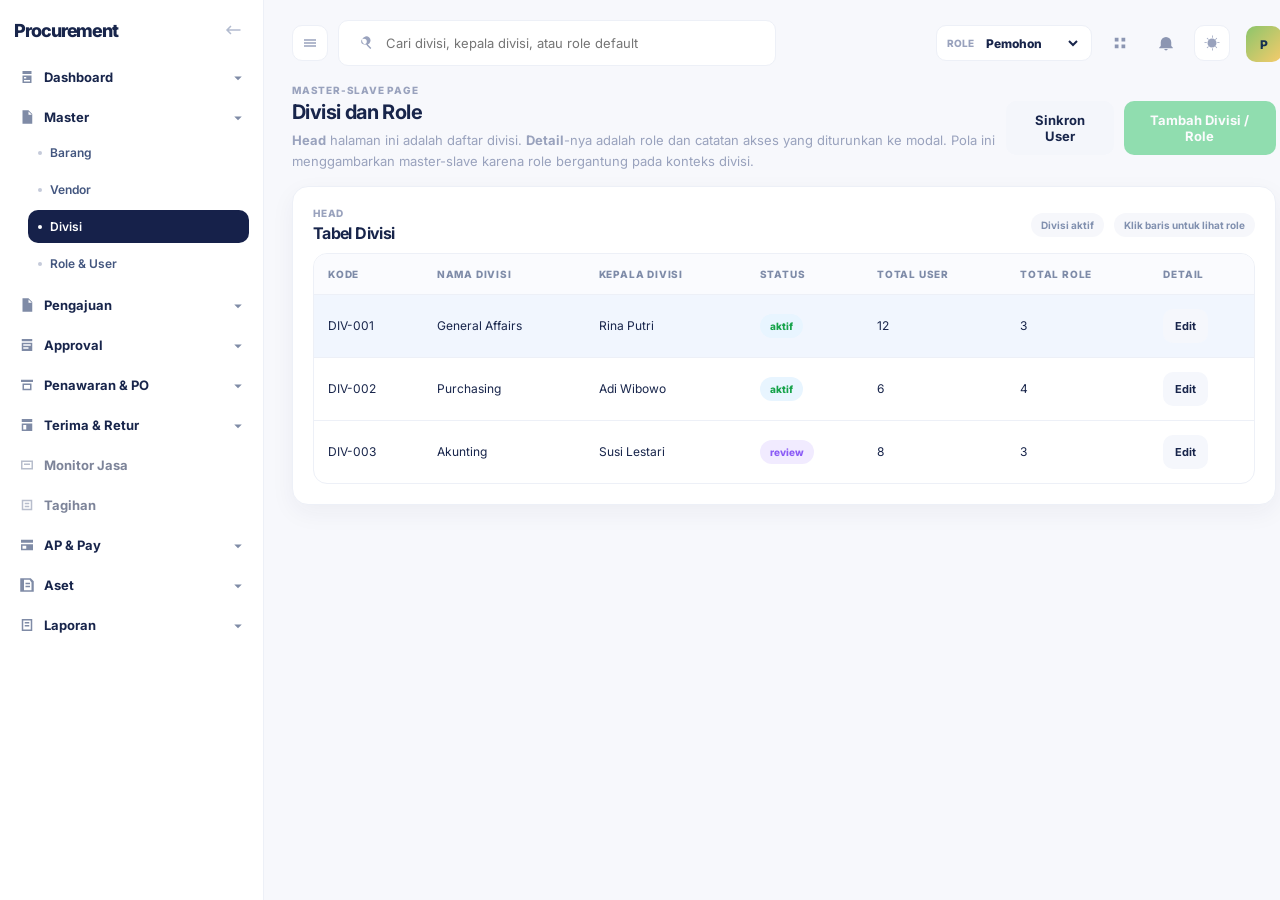
==== master-divisi-role.html @ 5fab6280 "menambahkan prototype" ====
﻿<!DOCTYPE html>
<html lang="en">
  <head>
    <meta charset="UTF-8" />
    <meta name="viewport" content="width=device-width, initial-scale=1.0" />
    <title>Divisi dan Role - Procurement UI Prototype</title>
    <link rel="preconnect" href="https://fonts.googleapis.com" />
    <link rel="preconnect" href="https://fonts.gstatic.com" crossorigin />
    <link
      href="https://fonts.googleapis.com/css2?family=Inter:wght@400;500;600;700;800&display=swap"
      rel="stylesheet"
    />
    <link rel="stylesheet" href="./styles.css" />
  </head>
  <body
    data-theme="light"
    data-entity-singular="Divisi"
    data-entity-plural="Divisi dan Role"
  >
    <div class="app-shell">
      <aside class="sidebar" id="sidebar">
        <div class="sidebar-brand">
          <div class="brand-word">Procurement</div>
          <button class="collapse-button" type="button" aria-label="Collapse sidebar">
            <svg viewBox="0 0 24 24" aria-hidden="true">
              <path d="M10 7.4 8.6 6 2.6 12l6 6 1.4-1.4L6.4 13H22v-2H6.4L10 7.4Z" />
            </svg>
          </button>
        </div>

        <nav class="sidebar-nav">
          <div class="nav-module">
            <button class="nav-module-head" type="button" aria-expanded="false">
              <span class="nav-module-title">
                <span class="nav-module-icon">
                  <svg viewBox="0 0 24 24" aria-hidden="true">
                    <path d="M6 4h12v4H6V4Zm0 6h12v10H6V10Zm2 2v2h3v-2H8Zm0 4v2h8v-2H8Z" />
                  </svg>
                </span>
                Dashboard
              </span>
              <span class="nav-module-arrow">
                <svg viewBox="0 0 24 24" aria-hidden="true">
                  <path d="m7 10 5 5 5-5H7Z" />
                </svg>
              </span>
            </button>
            <div class="nav-submenu" hidden>
              <a class="nav-sublink is-disabled" href="#">Ringkas</a>
              <a class="nav-sublink is-disabled" href="#">Inbox</a>
            </div>
          </div>
          <div class="nav-module">
            <button class="nav-module-head" type="button" aria-expanded="true">
              <span class="nav-module-title">
                <span class="nav-module-icon">
                  <svg viewBox="0 0 24 24" aria-hidden="true">
                    <path d="M6 3h8l5 5v13H6V3Zm8 1.5V9h4.5L14 4.5Z" />
                  </svg>
                </span>
                Master
              </span>
              <span class="nav-module-arrow">
                <svg viewBox="0 0 24 24" aria-hidden="true">
                  <path d="m7 10 5 5 5-5H7Z" />
                </svg>
              </span>
            </button>
            <div class="nav-submenu">
              <a class="nav-sublink" href="./index.html">Barang</a>
              <a class="nav-sublink" href="./master-vendor.html">Vendor</a>
              <a class="nav-sublink active" href="./master-divisi-role.html">Divisi</a>
              <a class="nav-sublink" href="./master-divisi-role.html">Role & User</a>
            </div>
          </div>
          <div class="nav-module">
            <button class="nav-module-head" type="button" aria-expanded="false">
              <span class="nav-module-title">
                <span class="nav-module-icon">
                  <svg viewBox="0 0 24 24" aria-hidden="true">
                    <path d="M6 3h8l5 5v13H6V3Zm8 1.5V9h4.5L14 4.5Z" />
                  </svg>
                </span>
                Pengajuan
              </span>
              <span class="nav-module-arrow">
                <svg viewBox="0 0 24 24" aria-hidden="true">
                  <path d="m7 10 5 5 5-5H7Z" />
                </svg>
              </span>
            </button>
            <div class="nav-submenu" hidden>
              <a class="nav-sublink" href="./pengajuan-barang.html">Barang</a>
              <a class="nav-sublink" href="./pengajuan-jasa.html">Jasa</a>
            </div>
          </div>
          <div class="nav-module">
            <button class="nav-module-head" type="button" aria-expanded="false">
              <span class="nav-module-title">
                <span class="nav-module-icon">
                  <svg viewBox="0 0 24 24" aria-hidden="true">
                    <path d="M5 4h14v3H5V4Zm0 5h14v11H5V9Zm2 2v2h10v-2H7Zm0 4v2h7v-2H7Z" />
                  </svg>
                </span>
                Approval
              </span>
              <span class="nav-module-arrow">
                <svg viewBox="0 0 24 24" aria-hidden="true">
                  <path d="m7 10 5 5 5-5H7Z" />
                </svg>
              </span>
            </button>
            <div class="nav-submenu" hidden>
              <a class="nav-sublink is-disabled" href="#">Approval Divisi</a>
              <a class="nav-sublink is-disabled" href="#">Review</a>
              <a class="nav-sublink is-disabled" href="#">Approval Akun</a>
              <a class="nav-sublink is-disabled" href="#">Approval Purchasing</a>
              <a class="nav-sublink is-disabled" href="#">Approval Dir.</a>
            </div>
          </div>
          <div class="nav-module">
            <button class="nav-module-head" type="button" aria-expanded="false">
              <span class="nav-module-title">
                <span class="nav-module-icon">
                  <svg viewBox="0 0 24 24" aria-hidden="true">
                    <path d="M4 5h16v3H4V5Zm2 5h12v9H6v-9Zm2 2v5h8v-5H8Z" />
                  </svg>
                </span>
                Penawaran & PO
              </span>
              <span class="nav-module-arrow">
                <svg viewBox="0 0 24 24" aria-hidden="true">
                  <path d="m7 10 5 5 5-5H7Z" />
                </svg>
              </span>
            </button>
            <div class="nav-submenu" hidden>
              <a class="nav-sublink" href="./procurement-penawaran.html">Penawaran</a>
              <a class="nav-sublink" href="./procurement-po.html">Buat PO</a>
            </div>
          </div>
          <div class="nav-module">
            <button class="nav-module-head" type="button" aria-expanded="false">
              <span class="nav-module-title">
                <span class="nav-module-icon">
                  <svg viewBox="0 0 24 24" aria-hidden="true">
                    <path d="M5 4h14v4H5V4Zm0 6h14v10H5V10Zm2 2v6h4v-6H7Z" />
                  </svg>
                </span>
                Terima & Retur
              </span>
              <span class="nav-module-arrow">
                <svg viewBox="0 0 24 24" aria-hidden="true">
                  <path d="m7 10 5 5 5-5H7Z" />
                </svg>
              </span>
            </button>
            <div class="nav-submenu" hidden>
              <a class="nav-sublink is-disabled" href="#">Penerimaan</a>
              <a class="nav-sublink is-disabled" href="#">Retur</a>
            </div>
          </div>
          <div class="nav-module">
            <a class="nav-module-link is-disabled" href="#">
              <span class="nav-module-title">
                <span class="nav-module-icon">
                  <svg viewBox="0 0 24 24" aria-hidden="true">
                    <path d="M4 6h16v12H4V6Zm2 2v8h12V8H6Zm2 2h8v2H8v-2Z" />
                  </svg>
                </span>
                Monitor Jasa
              </span>
            </a>
          </div>
          <div class="nav-module">
            <a class="nav-module-link is-disabled" href="#">
              <span class="nav-module-title">
                <span class="nav-module-icon">
                  <svg viewBox="0 0 24 24" aria-hidden="true">
                    <path d="M5 5h14v14H5V5Zm2 2v10h10V7H7Zm2 2h6v2H9V9Zm0 4h6v2H9v-2Z" />
                  </svg>
                </span>
                Tagihan
              </span>
            </a>
          </div>
          <div class="nav-module">
            <button class="nav-module-head" type="button" aria-expanded="false">
              <span class="nav-module-title">
                <span class="nav-module-icon">
                  <svg viewBox="0 0 24 24" aria-hidden="true">
                    <path d="M4 5h16v4H4V5Zm0 6h16v8H4v-8Zm2 2v4h5v-4H6Z" />
                  </svg>
                </span>
                AP & Pay
              </span>
              <span class="nav-module-arrow">
                <svg viewBox="0 0 24 24" aria-hidden="true">
                  <path d="m7 10 5 5 5-5H7Z" />
                </svg>
              </span>
            </button>
            <div class="nav-submenu" hidden>
              <a class="nav-sublink is-disabled" href="#">Anggaran</a>
              <a class="nav-sublink is-disabled" href="#">Bayar</a>
            </div>
          </div>
          <div class="nav-module">
            <button class="nav-module-head" type="button" aria-expanded="false">
              <span class="nav-module-title">
                <span class="nav-module-icon">
                  <svg viewBox="0 0 24 24" aria-hidden="true">
                    <path d="M7 3h10l4 4v14H3V3h4Zm1 2v14h10V8.5L15.5 5H8Zm2 4h6v2h-6V9Zm0 4h6v2h-6v-2Z" />
                  </svg>
                </span>
                Aset
              </span>
              <span class="nav-module-arrow">
                <svg viewBox="0 0 24 24" aria-hidden="true">
                  <path d="m7 10 5 5 5-5H7Z" />
                </svg>
              </span>
            </button>
            <div class="nav-submenu" hidden>
              <a class="nav-sublink is-disabled" href="#">Item Aset</a>
              <a class="nav-sublink is-disabled" href="#">Aktivasi</a>
            </div>
          </div>
          <div class="nav-module">
            <button class="nav-module-head" type="button" aria-expanded="false">
              <span class="nav-module-title">
                <span class="nav-module-icon">
                  <svg viewBox="0 0 24 24" aria-hidden="true">
                    <path d="M5 4h14v16H5V4Zm2 2v12h10V6H7Zm2 2h6v2H9V8Zm0 4h6v2H9v-2Z" />
                  </svg>
                </span>
                Laporan
              </span>
              <span class="nav-module-arrow">
                <svg viewBox="0 0 24 24" aria-hidden="true">
                  <path d="m7 10 5 5 5-5H7Z" />
                </svg>
              </span>
            </button>
            <div class="nav-submenu" hidden>
              <a class="nav-sublink is-disabled" href="#">Histori</a>
              <a class="nav-sublink is-disabled" href="#">Arsip</a>
              <a class="nav-sublink is-disabled" href="#">Ringkas</a>
            </div>
          </div>
        </nav>
      </aside>

      <main class="main-panel">
        <header class="topbar">
          <div class="topbar-left">
            <button class="icon-button mobile-only" id="sidebarToggle" type="button" aria-label="Toggle sidebar">
              <svg viewBox="0 0 24 24" aria-hidden="true">
                <path d="M4 7h16v2H4V7Zm0 8h16v2H4v-2Zm0-4h16v2H4v-2Z" />
              </svg>
            </button>
            <label class="search-shell" aria-label="Search">
              <svg viewBox="0 0 24 24" aria-hidden="true">
                <path d="m15.5 14 5 5-1.5 1.5-5-5v-.8l-.3-.3A6 6 0 1 1 15.5 14ZM10 14a4 4 0 1 0 0-8 4 4 0 0 0 0 8Z" />
              </svg>
              <input type="text" placeholder="Cari divisi, kepala divisi, atau role default" />
            </label>
          </div>

          <div class="topbar-right">
            <button class="utility-button" type="button" aria-label="Apps">
              <svg viewBox="0 0 24 24" aria-hidden="true">
                <path d="M5 5h5v5H5V5Zm9 0h5v5h-5V5ZM5 14h5v5H5v-5Zm9 0h5v5h-5v-5Z" />
              </svg>
            </button>
            <button class="utility-button" type="button" aria-label="Notifications">
              <svg viewBox="0 0 24 24" aria-hidden="true">
                <path d="M12 22a2.5 2.5 0 0 0 2.4-2H9.6A2.5 2.5 0 0 0 12 22Zm7-6V11a7 7 0 1 0-14 0v5L3 18v1h18v-1l-2-2Z" />
              </svg>
            </button>
            <button class="theme-toggle" id="themeToggle" type="button" aria-label="Toggle theme">
              <svg class="theme-icon theme-icon-sun" viewBox="0 0 24 24" aria-hidden="true">
                <path d="M12 18a6 6 0 1 1 0-12 6 6 0 0 1 0 12Zm0-16h1v3h-1V2Zm0 17h1v3h-1v-3ZM2 11h3v1H2v-1Zm17 0h3v1h-3v-1ZM4.9 18.4l.7.7 2.1-2.1-.7-.7-2.1 2.1Zm11.2-11.2.7.7 2.1-2.1-.7-.7-2.1 2.1ZM4.9 5.6l2.1 2.1.7-.7-2.1-2.1-.7.7Zm11.2 11.2 2.1 2.1.7-.7-2.1-2.1-.7.7Z" />
              </svg>
              <svg class="theme-icon theme-icon-moon" viewBox="0 0 24 24" aria-hidden="true">
                <path d="M14.7 2.2A8.8 8.8 0 1 0 21.8 15 7.4 7.4 0 0 1 14.7 2.2Z" />
              </svg>
            </button>
            <button class="avatar-button" type="button" aria-label="Profile">
              <span class="avatar-photo">IF</span>
            </button>
          </div>
        </header>

        <section class="page-head">
          <div>
            <p class="eyebrow">Master-Slave Page</p>
            <h2>Divisi dan Role</h2>
            <p class="page-copy">
              <strong>Head</strong> halaman ini adalah daftar divisi.
              <strong>Detail</strong>-nya adalah role dan catatan akses yang
              diturunkan ke modal. Pola ini menggambarkan master-slave karena
              role bergantung pada konteks divisi.
            </p>
          </div>
          <div class="page-actions">
            <button class="secondary-button" type="button">Sinkron User</button>
            <button class="primary-button" id="openCreateModal" type="button">Tambah Divisi / Role</button>
          </div>
        </section>

        <section class="panel panel-table">
          <div class="panel-head">
            <div>
              <p class="eyebrow">Head</p>
              <h3>Tabel Divisi</h3>
            </div>
            <div class="toolbar">
              <span class="filter-chip">Divisi aktif</span>
              <span class="filter-chip">Klik baris untuk lihat role</span>
            </div>
          </div>

          <div class="table-wrap">
            <table>
              <thead>
                <tr>
                  <th>Kode</th>
                  <th>Nama Divisi</th>
                  <th>Kepala Divisi</th>
                  <th>Status</th>
                  <th>Total User</th>
                  <th>Total Role</th>
                  <th>Detail</th>
                </tr>
              </thead>
              <tbody>
                <tr class="master-slave-row is-active" data-select-division data-division-code="DIV-001">
                  <td>DIV-001</td>
                  <td>General Affairs</td>
                  <td>Rina Putri</td>
                  <td><span class="status-chip success">aktif</span></td>
                  <td>12</td>
                  <td>3</td>
                  <td>
                    <button
                      class="table-action"
                      type="button"
                      data-edit="true"
                      data-division-code="DIV-001"
                      data-division-name="General Affairs"
                      data-head-name="Rina Putri"
                      data-division-status="Aktif"
                      data-role-code="ROL-GA"
                      data-role-name="Pemohon / GA"
                      data-role-description="Role pengusul kebutuhan operasional dan fasilitas kantor."
                    >
                      Edit
                    </button>
                  </td>
                </tr>
                <tr class="master-slave-row" data-select-division data-division-code="DIV-002">
                  <td>DIV-002</td>
                  <td>Purchasing</td>
                  <td>Adi Wibowo</td>
                  <td><span class="status-chip success">aktif</span></td>
                  <td>6</td>
                  <td>4</td>
                  <td>
                    <button
                      class="table-action"
                      type="button"
                      data-edit="true"
                      data-division-code="DIV-002"
                      data-division-name="Purchasing"
                      data-head-name="Adi Wibowo"
                      data-division-status="Aktif"
                      data-role-code="ROL-PCH"
                      data-role-name="Purchasing"
                      data-role-description="Berwenang mengelola vendor, penawaran, PO, SPK, dan tindak lanjut procurement."
                    >
                      Edit
                    </button>
                  </td>
                </tr>
                <tr class="master-slave-row" data-select-division data-division-code="DIV-003">
                  <td>DIV-003</td>
                  <td>Akunting</td>
                  <td>Susi Lestari</td>
                  <td><span class="status-chip review">review</span></td>
                  <td>8</td>
                  <td>3</td>
                  <td>
                    <button
                      class="table-action"
                      type="button"
                      data-edit="true"
                      data-division-code="DIV-003"
                      data-division-name="Akunting"
                      data-head-name="Susi Lestari"
                      data-division-status="Review"
                      data-role-code="ROL-AKT"
                      data-role-name="Akunting"
                      data-role-description="Sedang review penyesuaian role antara staf review, approval, dan kontrol payment."
                    >
                      Edit
                    </button>
                  </td>
                </tr>
              </tbody>
            </table>
          </div>
        </section>
      </main>
    </div>

    <div class="modal-backdrop" id="modalBackdrop" hidden aria-hidden="true">
      <div class="modal-card" role="dialog" aria-modal="true" aria-hidden="true" aria-labelledby="modalTitle">
        <div class="modal-head">
          <div>
            <p class="eyebrow" id="modalKicker">Detail Data</p>
            <h3 id="modalTitle">Detail Divisi</h3>
          </div>
          <button class="icon-button tiny" id="closeModal" type="button" aria-label="Close modal">
            <svg viewBox="0 0 24 24" aria-hidden="true">
              <path d="m18.3 5.7-1-1L12 10 6.7 4.7l-1 1L11 11l-5.3 5.3 1 1L12 12l5.3 5.3 1-1L13 11l5.3-5.3Z" />
            </svg>
          </button>
        </div>

        <form class="modal-form" id="requestForm">
          <section class="form-section">
            <div class="form-section-head">
              <strong>Head: Data Divisi</strong>
              <p>
                Mengikuti entitas `divisi`: kode divisi, nama divisi, kepala
                divisi, dan status aktif.
              </p>
            </div>

            <div class="form-grid">
              <label>
                <span>Kode Divisi</span>
                <input
                  data-field="divisionCode"
                  data-primary-field
                  name="divisionCode"
                  type="text"
                  placeholder="DIV-004"
                />
              </label>
              <label>
                <span>Nama Divisi</span>
                <input
                  data-field="divisionName"
                  name="divisionName"
                  type="text"
                  placeholder="Information Technology"
                />
              </label>
            </div>

            <div class="form-grid">
              <label>
                <span>Kepala Divisi</span>
                <input
                  data-field="headName"
                  name="headName"
                  type="text"
                  placeholder="Nama kepala divisi"
                />
              </label>
              <label>
                <span>Status Divisi</span>
                <select data-field="divisionStatus" name="divisionStatus">
                  <option value="Aktif">Aktif</option>
                  <option value="Review">Review</option>
                  <option value="Nonaktif">Nonaktif</option>
                </select>
              </label>
            </div>
          </section>

          <section class="form-section">
            <div class="form-section-head">
              <strong>Detail: Role Turunan</strong>
              <p>
                Mengikuti entitas `role` dan relasinya ke `user`: kode role,
                nama role, dan deskripsi hak akses yang dipasang ke divisi.
              </p>
            </div>

            <div class="form-grid">
              <label>
                <span>Kode Role</span>
                <input
                  data-field="roleCode"
                  name="roleCode"
                  type="text"
                  placeholder="ROL-IT"
                />
              </label>
              <label>
                <span>Nama Role</span>
                <input
                  data-field="roleName"
                  name="roleName"
                  type="text"
                  placeholder="Admin / User / Approver"
                />
              </label>
            </div>

            <label class="field-span-2">
              <span>Deskripsi Hak Akses</span>
              <textarea
                data-field="roleDescription"
                name="roleDescription"
                rows="5"
                placeholder="Jelaskan hak akses role pada modul pengajuan, approval, procurement, atau payment"
              ></textarea>
            </label>
          </section>

          <div class="modal-actions">
            <button class="secondary-button" id="cancelModal" type="button">Tutup</button>
            <button class="primary-button" type="submit">Simpan</button>
          </div>
        </form>
      </div>
    </div>

    <div class="inline-alert" id="inlineAlert" hidden>
      <div class="inline-alert-icon"></div>
      <div>
        <strong id="inlineAlertTitle">Status</strong>
        <p id="inlineAlertText">Alert detail</p>
      </div>
      <button class="icon-button tiny" id="dismissAlert" type="button" aria-label="Dismiss alert">
        <svg viewBox="0 0 24 24" aria-hidden="true">
          <path d="m18.3 5.7-1-1L12 10 6.7 4.7l-1 1L11 11l-5.3 5.3 1 1L12 12l5.3 5.3 1-1L13 11l5.3-5.3Z" />
        </svg>
      </button>
    </div>

    <script src="./script.js"></script>
  </body>
</html>
---- styles.css ----
:root {
  color-scheme: light;
  --font-sans: "Inter", "Segoe UI", sans-serif;
  --bg: #f7f8fc;
  --panel: #ffffff;
  --panel-soft: #f9fafe;
  --text: #18254b;
  --text-soft: #99a2bd;
  --line: #edf0f7;
  --brand: #1f6fe5;
  --brand-soft: #e8f0ff;
  --success: #16a34a;
  --success-soft: #e8f5ff;
  --warning: #eca20c;
  --warning-soft: #fff4db;
  --danger: #8b5cf6;
  --danger-soft: #f1ebff;
  --shadow: 0 8px 24px rgba(31, 39, 74, 0.05);
  --radius-lg: 16px;
  --radius-md: 12px;
  --radius-sm: 10px;
  --font-base: 13px;
}

body[data-theme="dark"] {
  color-scheme: dark;
  --bg: #0f1728;
  --panel: #131d2d;
  --panel-soft: #182235;
  --text: #edf3ff;
  --text-soft: #92a0bd;
  --line: #212d43;
  --brand: #82a8ff;
  --brand-soft: rgba(130, 168, 255, 0.14);
  --success: #6ab8ff;
  --success-soft: rgba(106, 184, 255, 0.12);
  --warning: #f1b53e;
  --warning-soft: rgba(241, 181, 62, 0.12);
  --danger: #9f7aea;
  --danger-soft: rgba(159, 122, 234, 0.14);
  --shadow: 0 18px 40px rgba(0, 0, 0, 0.26);
}

* {
  box-sizing: border-box;
}

[hidden] {
  display: none !important;
}

html,
body {
  margin: 0;
  min-height: 100%;
  background: var(--bg);
  color: var(--text);
  font-family: var(--font-sans);
  font-size: var(--font-base);
}

body {
  overflow-x: hidden;
}

body.modal-open {
  overflow: hidden;
}

button,
input,
textarea,
select {
  font: inherit;
}

button {
  cursor: pointer;
}

svg {
  width: 18px;
  height: 18px;
  display: block;
  fill: currentColor;
}

.app-shell {
  min-height: 100vh;
  display: grid;
  grid-template-columns: 264px 1fr;
}

.sidebar {
  position: sticky;
  top: 0;
  height: 100vh;
  padding: 14px 14px 16px;
  overflow-y: auto;
  scrollbar-width: thin;
  scrollbar-color: #c5cada transparent;
  background: var(--panel);
  border-right: 1px solid var(--line);
}

.sidebar::-webkit-scrollbar {
  width: 6px;
}

.sidebar::-webkit-scrollbar-track {
  background: transparent;
}

.sidebar::-webkit-scrollbar-thumb {
  background: #c5cada;
  border-radius: 999px;
}

body[data-theme="dark"] .sidebar {
  scrollbar-color: #42516d transparent;
}

body[data-theme="dark"] .sidebar::-webkit-scrollbar-thumb {
  background: #42516d;
}

.sidebar-brand,
.topbar,
.topbar-left,
.topbar-right,
.page-head,
.page-actions,
.panel-head,
.toolbar,
.modal-head,
.modal-actions {
  display: flex;
  align-items: center;
}

.sidebar-brand,
.topbar,
.page-head,
.panel-head,
.modal-head {
  justify-content: space-between;
}

.sidebar-brand {
  gap: 8px;
  margin-bottom: 16px;
}

.brand-word {
  font-size: 18px;
  font-weight: 800;
  letter-spacing: -0.06em;
  color: var(--text);
}

.collapse-button,
.utility-button,
.avatar-button {
  border: 0;
}

.collapse-button {
  width: 32px;
  height: 32px;
  display: grid;
  place-items: center;
  border-radius: 10px;
  background: transparent;
  color: #b2bbcf;
}

.sidebar-kicker,
.eyebrow {
  margin: 0 0 4px;
  color: var(--text-soft);
  font-size: 10px;
  font-weight: 800;
  letter-spacing: 0.08em;
  text-transform: uppercase;
}

.sidebar-brand h1,
.page-head h2,
.panel-head h3,
.modal-head h3 {
  margin: 0;
}

.sidebar-nav {
  display: grid;
  gap: 10px;
}

.nav-module {
  display: grid;
  gap: 4px;
}

.nav-module-link,
.nav-module-head {
  display: flex;
  align-items: center;
  justify-content: space-between;
  gap: 8px;
  width: 100%;
  padding: 6px 4px;
  border: 0;
  background: transparent;
  color: var(--text);
}

.nav-module-link {
  text-decoration: none;
  border-radius: 10px;
}

.nav-module-title {
  display: inline-flex;
  align-items: center;
  gap: 8px;
  font-size: 13px;
  font-weight: 700;
}

.nav-module-icon,
.nav-module-arrow {
  color: #7f8ba6;
}

.nav-module-icon {
  width: 18px;
  height: 18px;
  display: grid;
  place-items: center;
}

.nav-module-arrow {
  width: 16px;
  height: 16px;
  display: grid;
  place-items: center;
}

.nav-submenu {
  display: grid;
  gap: 4px;
  padding-left: 14px;
}

.nav-sublink {
  position: relative;
  padding: 9px 12px 9px 22px;
  border-radius: 10px;
  color: #43567f;
  text-decoration: none;
  font-weight: 600;
  font-size: 12px;
}

.nav-sublink::before {
  content: "";
  position: absolute;
  left: 10px;
  top: 50%;
  width: 4px;
  height: 4px;
  border-radius: 50%;
  background: #c5cada;
  transform: translateY(-50%);
}

.nav-sublink.active {
  background: #16214a;
  color: #fff;
}

.nav-sublink.active::before {
  background: #ffffff;
}

.nav-sublink:hover:not(.active) {
  background: #f6f8fd;
}

.nav-module-link:hover:not(.active):not(.is-disabled) {
  background: #f6f8fd;
}

.nav-module-link.active {
  background: #16214a;
  color: #fff;
}

.nav-module-link.active .nav-module-icon {
  color: #fff;
}

.nav-module-link.is-disabled,
.nav-sublink.is-disabled {
  opacity: 0.56;
  pointer-events: none;
}

body[data-theme="dark"] .nav-sublink {
  color: #b5c1d9;
}

body[data-theme="dark"] .nav-sublink:hover:not(.active) {
  background: #18243a;
}

body[data-theme="dark"] .nav-module-link:hover:not(.active):not(.is-disabled) {
  background: #18243a;
}

body[data-theme="dark"] .nav-module-icon,
body[data-theme="dark"] .nav-module-arrow {
  color: #97a4be;
}

.main-panel {
  padding: 20px 28px 32px;
}

.topbar {
  gap: 12px;
  margin-bottom: 18px;
}

.topbar-left,
.topbar-right,
.page-actions,
.toolbar,
.modal-actions {
  gap: 10px;
}

.mobile-only,
.theme-icon-moon {
  display: none;
}

body[data-theme="dark"] .theme-icon-sun {
  display: none;
}

body[data-theme="dark"] .theme-icon-moon {
  display: block;
}

.search-shell {
  min-width: 438px;
  display: flex;
  align-items: center;
  gap: 10px;
  padding: 13px 18px;
  border-radius: var(--radius-sm);
  background: var(--panel);
  border: 1px solid var(--line);
  color: var(--text-soft);
}

.search-shell input {
  width: 100%;
  border: 0;
  outline: 0;
  background: transparent;
  color: var(--text);
}

.icon-button,
.theme-toggle,
.secondary-button,
.primary-button,
.table-action {
  border: 0;
}

.icon-button,
.theme-toggle {
  width: 36px;
  height: 36px;
  display: grid;
  place-items: center;
  border-radius: var(--radius-sm);
  background: var(--panel);
  border: 1px solid var(--line);
  color: var(--text-soft);
}

.utility-button,
.avatar-button {
  width: 36px;
  height: 36px;
  display: grid;
  place-items: center;
  border-radius: 10px;
  background: transparent;
  color: #8c96b2;
}

.icon-button.tiny {
  width: 28px;
  height: 28px;
}

.avatar-photo {
  width: 36px;
  height: 36px;
  border-radius: 10px;
  display: grid;
  place-items: center;
  background: linear-gradient(135deg, #8cc56b, #f6cb6b);
  color: #163051;
  font-size: 12px;
  font-weight: 800;
}

.inline-alert-icon {
  width: 8px;
  height: 8px;
  border-radius: 50%;
}

.role-dot {
  background: var(--success);
}

.page-head,
.panel,
.modal-card,
.inline-alert {
  background: var(--panel);
  border: 1px solid var(--line);
  box-shadow: var(--shadow);
}

.page-head,
.panel,
.modal-card {
  border-radius: var(--radius-lg);
}

.page-head {
  padding: 0;
  margin-bottom: 14px;
  background: transparent;
  border: 0;
  box-shadow: none;
}

.page-head h2 {
  font-size: 20px;
  letter-spacing: -0.03em;
}

.page-copy {
  max-width: 760px;
  margin: 6px 0 0;
  color: var(--text-soft);
  line-height: 1.6;
}

.secondary-button,
.primary-button,
.table-action {
  padding: 11px 16px;
  border-radius: var(--radius-sm);
  font-weight: 700;
  text-decoration: none;
  display: inline-flex;
  align-items: center;
  justify-content: center;
}

.secondary-button {
  background: #f4f6fb;
  color: var(--text);
}

.secondary-button.danger-button {
  color: var(--danger);
}

.primary-button:disabled,
.secondary-button:disabled {
  cursor: not-allowed;
  opacity: 0.48;
}

body[data-theme="dark"] .secondary-button {
  background: #1a2640;
  color: #fff;
}

body[data-theme="dark"] .secondary-button.danger-button {
  color: #ff8f9c;
}

.primary-button {
  background: #20c15d;
  color: #fff;
}

.role-switcher {
  display: inline-flex;
  align-items: center;
  gap: 8px;
  min-height: 36px;
  padding: 0 10px;
  border: 1px solid var(--line);
  border-radius: var(--radius-sm);
  background: var(--panel);
}

.role-switcher span {
  color: var(--text-soft);
  font-size: 10px;
  font-weight: 800;
  text-transform: uppercase;
}

.role-switcher select {
  border: 0;
  outline: 0;
  background: transparent;
  color: var(--text);
  font-weight: 800;
  font-size: 12px;
}

.panel {
  padding: 20px;
  margin-bottom: 16px;
}

.panel-note {
  margin: 8px 0 0;
  color: var(--text-soft);
  line-height: 1.6;
}

.panel-head {
  gap: 12px;
  margin-bottom: 10px;
}

.panel-head h3 {
  font-size: 16px;
  letter-spacing: -0.04em;
}

.toolbar {
  flex-wrap: wrap;
}

.filter-chip {
  display: inline-flex;
  align-items: center;
  justify-content: center;
  padding: 6px 10px;
  border-radius: 999px;
  background: #f6f7fb;
  color: #8190af;
  font-size: 10px;
  font-weight: 700;
}

body[data-theme="dark"] .filter-chip {
  background: #1a2437;
}

.table-wrap {
  overflow-x: auto;
  border: 1px solid var(--line);
  border-radius: 14px;
  background: var(--panel);
  scrollbar-width: thin;
  scrollbar-color: #c5cada transparent;
}

.table-wrap::-webkit-scrollbar {
  width: 8px;
  height: 8px;
}

.table-wrap::-webkit-scrollbar-track {
  background: transparent;
}

.table-wrap::-webkit-scrollbar-thumb {
  background: #c5cada;
  border-radius: 999px;
}

body[data-theme="dark"] .table-wrap {
  scrollbar-color: #42516d transparent;
}

body[data-theme="dark"] .table-wrap::-webkit-scrollbar-thumb {
  background: #42516d;
}

.panel-table .table-wrap {
  max-height: min(58vh, 560px);
}

table {
  width: 100%;
  min-width: 940px;
  border-collapse: collapse;
}

th,
td {
  padding: 14px 14px;
  border-bottom: 1px solid var(--line);
  text-align: left;
  vertical-align: middle;
}

th {
  color: #7e8ba8;
  font-size: 10px;
  font-weight: 800;
  letter-spacing: 0.08em;
  text-transform: uppercase;
  background: #fafbfe;
  white-space: nowrap;
  position: sticky;
  top: 0;
  z-index: 1;
}

body[data-theme="dark"] th {
  background: #162034;
  color: #9cadca;
}

td {
  font-size: 12px;
}

tbody tr:last-child td {
  border-bottom: 0;
}

tbody tr:hover {
  background: #fbfcff;
}

body[data-theme="dark"] tbody tr:hover {
  background: #162034;
}

.master-slave-row {
  cursor: pointer;
}

.master-slave-row.is-active {
  background: rgba(31, 111, 229, 0.06);
}

.status-chip {
  display: inline-flex;
  align-items: center;
  justify-content: center;
  padding: 6px 10px;
  border-radius: 999px;
  font-size: 10px;
  font-style: normal;
  font-weight: 800;
}

.status-chip.waiting {
  background: var(--warning-soft);
  color: var(--warning);
}

.status-chip.review {
  background: var(--danger-soft);
  color: var(--danger);
}

.status-chip.success {
  background: var(--success-soft);
  color: var(--success);
}

.status-chip.danger {
  background: var(--danger-soft);
  color: var(--danger);
}

.status-chip.info {
  background: var(--brand-soft);
  color: var(--brand);
}

.table-action {
  min-height: 34px;
  padding: 8px 12px;
  background: #f5f7fc;
  color: var(--text);
  font-size: 11px;
  font-weight: 700;
}

body[data-theme="dark"] .table-action {
  background: #1a2640;
  color: #e5ecfb;
}

.content-grid {
  display: grid;
  grid-template-columns: minmax(0, 1.45fr) minmax(300px, 0.85fr);
  gap: 16px;
}

.content-stack {
  display: grid;
  gap: 16px;
}

.flow-strip {
  display: grid;
  grid-template-columns: repeat(5, minmax(0, 1fr));
  gap: 10px;
}

.flow-step {
  padding: 14px;
  border-radius: var(--radius-md);
  border: 1px solid var(--line);
  background: var(--panel-soft);
}

.flow-step.active {
  border-color: #dfe6f4;
  background: #fbfcff;
}

.flow-step p,
.mini-grid-row span,
.inline-alert p {
  color: var(--text-soft);
}

.flow-step p {
  margin: 8px 0 0;
  line-height: 1.6;
}

.mini-grid {
  display: grid;
  gap: 8px;
}

.mini-grid-head,
.mini-grid-row {
  display: grid;
  grid-template-columns: 1fr 1fr 1fr 1fr;
  gap: 10px;
  padding: 12px;
  border-radius: var(--radius-md);
}

.mini-grid-head {
  background: transparent;
  color: var(--text-soft);
  font-size: 10px;
  font-weight: 800;
  letter-spacing: 0.08em;
  text-transform: uppercase;
}

.mini-grid-row {
  background: var(--panel-soft);
  border: 1px solid var(--line);
}

.detail-list,
.summary-list {
  display: grid;
  gap: 10px;
}

.detail-row,
.summary-row {
  display: grid;
  grid-template-columns: 130px 1fr;
  gap: 12px;
  padding-bottom: 10px;
  border-bottom: 1px solid var(--line);
}

.detail-row:last-child,
.summary-row:last-child {
  padding-bottom: 0;
  border-bottom: 0;
}

.detail-label,
.summary-label {
  color: var(--text-soft);
  font-size: 10px;
  font-weight: 800;
  letter-spacing: 0.08em;
  text-transform: uppercase;
}

.detail-value,
.summary-value {
  line-height: 1.6;
}

.approval-timeline {
  display: grid;
  gap: 12px;
}

.approval-item {
  display: grid;
  grid-template-columns: 16px 1fr;
  gap: 12px;
}

.approval-dot {
  width: 10px;
  height: 10px;
  margin-top: 6px;
  border-radius: 999px;
  background: var(--brand);
}

.approval-item.success .approval-dot {
  background: var(--success);
}

.approval-item.warning .approval-dot {
  background: var(--warning);
}

.approval-item.review .approval-dot {
  background: var(--danger);
}

.approval-body strong,
.approval-body p {
  display: block;
}

.approval-body p {
  margin: 4px 0 0;
  color: var(--text-soft);
  line-height: 1.6;
}

.tag-row {
  display: flex;
  flex-wrap: wrap;
  gap: 8px;
}

.page-form {
  display: grid;
  gap: 14px;
}

.check-row {
  display: flex;
  align-items: center;
  gap: 10px;
  padding: 12px 14px;
  border-radius: var(--radius-sm);
  border: 1px solid var(--line);
  background: #fbfcff;
}

.check-row input {
  width: 16px;
  height: 16px;
  margin: 0;
}

.muted-box {
  padding: 14px;
  border: 1px dashed var(--line);
  border-radius: var(--radius-md);
  background: var(--panel-soft);
  color: var(--text-soft);
  line-height: 1.6;
}

.modal-backdrop {
  position: fixed;
  inset: 0;
  display: grid;
  place-items: center;
  background: rgba(15, 23, 37, 0.45);
  padding: 20px;
  z-index: 30;
}

.modal-card {
  width: min(760px, 100%);
  max-height: calc(100vh - 40px);
  display: grid;
  grid-template-rows: auto minmax(0, 1fr);
  padding: 20px;
  overflow: hidden;
}

.modal-card.modal-card-wide {
  width: min(1080px, 100%);
}

.modal-card.modal-card-picker {
  width: min(860px, 100%);
}

.modal-head {
  gap: 12px;
  margin-bottom: 14px;
}

.modal-form {
  display: grid;
  gap: 12px;
  min-height: 0;
  overflow-y: auto;
  padding-right: 4px;
  align-content: start;
  scrollbar-width: thin;
  scrollbar-color: #c5cada transparent;
}

.modal-form::-webkit-scrollbar {
  width: 6px;
}

.modal-form::-webkit-scrollbar-track {
  background: transparent;
}

.modal-form::-webkit-scrollbar-thumb {
  background: #c5cada;
  border-radius: 999px;
}

body[data-theme="dark"] .modal-form {
  scrollbar-color: #42516d transparent;
}

body[data-theme="dark"] .modal-form::-webkit-scrollbar-thumb {
  background: #42516d;
}

.form-section {
  display: grid;
  gap: 12px;
  padding: 16px;
  border: 1px solid var(--line);
  border-radius: var(--radius-md);
  background: var(--panel-soft);
}

.form-section-head {
  display: grid;
  gap: 0;
}

.form-section-head strong {
  font-size: 12px;
}

.form-section-head p,
.form-inline-note {
  margin: 0;
  color: var(--text-soft);
  line-height: 1.6;
}

.form-grid {
  display: grid;
  grid-template-columns: repeat(2, minmax(0, 1fr));
  gap: 12px;
}

.field-span-2 {
  grid-column: 1 / -1;
}

.form-inline-note {
  padding: 10px 12px;
  border-radius: var(--radius-sm);
  background: var(--panel);
  border: 1px dashed var(--line);
}

.form-inline-note.compact,
.field-note {
  padding: 0;
  border: 0;
  background: transparent;
  font-size: 11px;
}

.field-note {
  margin: 6px 0 0;
  color: var(--text-soft);
  line-height: 1.5;
}

.modal-form label span {
  display: block;
  margin-bottom: 6px;
  font-weight: 700;
}

.modal-form input,
.modal-form textarea,
.modal-form select {
  width: 100%;
  padding: 12px 14px;
  border-radius: var(--radius-sm);
  border: 1px solid var(--line);
  background: #fbfcff;
  color: var(--text);
  outline: 0;
}

.page-form input,
.page-form textarea,
.page-form select {
  width: 100%;
  padding: 12px 14px;
  border-radius: var(--radius-sm);
  border: 1px solid var(--line);
  background: #fbfcff;
  color: var(--text);
  outline: 0;
}

.modal-form input[readonly],
.modal-form textarea[readonly] {
  background: #f2f5fb;
  color: #607193;
}

body[data-theme="dark"] .modal-form input[readonly],
body[data-theme="dark"] .modal-form textarea[readonly] {
  background: #10192a;
  color: #a8b7d4;
}

.field-with-action {
  display: grid;
  grid-template-columns: minmax(0, 1fr) auto;
  gap: 10px;
}

.selected-item-summary {
  display: grid;
  gap: 4px;
  padding: 12px 14px;
  border-radius: var(--radius-sm);
  border: 1px dashed var(--line);
  background: var(--panel);
}

.selected-item-summary strong {
  font-size: 12px;
}

.selected-item-summary p {
  margin: 0;
  color: var(--text-soft);
  line-height: 1.5;
}

.reference-shell {
  display: grid;
  gap: 12px;
}

.reference-toolbar {
  display: flex;
  gap: 10px;
  align-items: center;
  justify-content: space-between;
  flex-wrap: wrap;
}

.reference-search {
  min-width: min(420px, 100%);
  display: flex;
  align-items: center;
  gap: 10px;
  padding: 12px 14px;
  border: 1px solid var(--line);
  border-radius: var(--radius-sm);
  background: var(--panel);
  color: var(--text-soft);
}

.reference-search input {
  width: 100%;
  border: 0;
  outline: 0;
  background: transparent;
  color: var(--text);
}

.reference-list {
  display: grid;
  gap: 10px;
}

.reference-card {
  display: grid;
  gap: 8px;
  padding: 14px;
  border: 1px solid var(--line);
  border-radius: var(--radius-md);
  background: var(--panel-soft);
}

.reference-card-head,
.reference-card-meta {
  display: flex;
  gap: 10px;
  align-items: center;
  justify-content: space-between;
  flex-wrap: wrap;
}

.reference-card-title {
  display: grid;
  gap: 3px;
}

.reference-card-title strong {
  font-size: 13px;
}

.reference-card-title span,
.reference-empty p {
  color: var(--text-soft);
}

.reference-empty {
  padding: 18px;
  border-radius: var(--radius-md);
  border: 1px dashed var(--line);
  background: var(--panel-soft);
}

.reference-empty p {
  margin: 4px 0 0;
  line-height: 1.6;
}

.reference-meta-chip {
  display: inline-flex;
  align-items: center;
  justify-content: center;
  padding: 5px 9px;
  border-radius: 999px;
  background: #eef2fb;
  color: #6b7a99;
  font-size: 10px;
  font-weight: 700;
}

body[data-theme="dark"] .reference-meta-chip {
  background: #1b2740;
  color: #b4c3df;
}

.modal-actions {
  justify-content: flex-end;
  margin-top: 4px;
}

.modal-actions-inline {
  margin-top: 0;
}

.modal-form > .modal-actions {
  position: sticky;
  bottom: 0;
  z-index: 2;
  margin-top: 0;
  padding-top: 12px;
  background: linear-gradient(180deg, rgba(255, 255, 255, 0), var(--panel-soft) 34%);
}

body[data-theme="dark"] .modal-form > .modal-actions {
  background: linear-gradient(180deg, rgba(15, 23, 40, 0), var(--panel-soft) 34%);
}

.modal-detail-layout {
  display: grid;
  grid-template-columns: minmax(0, 1.15fr) minmax(280px, 0.85fr);
  gap: 16px;
}

.modal-detail-stack {
  display: grid;
  gap: 12px;
}

.approval-strip {
  padding: 2px 4px 8px;
}

.approval-flow {
  display: grid;
  gap: 0;
}

.approval-flow-horizontal {
  grid-template-columns: repeat(3, minmax(128px, 1fr));
  overflow-x: auto;
  padding: 0 0 2px;
  scrollbar-width: thin;
}

.approval-step {
  display: grid;
  grid-template-rows: minmax(24px, auto) 18px minmax(18px, auto);
  justify-items: center;
  min-width: 128px;
  text-align: center;
}

.approval-person {
  align-self: end;
  color: var(--text-soft);
  font-size: 10px;
  line-height: 1.25;
}

.approval-track {
  position: relative;
  width: 100%;
  display: grid;
  place-items: center;
}

.approval-track::before,
.approval-track::after {
  content: "";
  position: absolute;
  top: 50%;
  width: 50%;
  height: 1px;
  transform: translateY(-50%);
  background: var(--line);
}

.approval-track::before {
  left: 0;
}

.approval-track::after {
  right: 0;
}

.approval-step:first-child .approval-track::before,
.approval-step:last-child .approval-track::after {
  display: none;
}

.approval-step[data-kind="success"] .approval-track::before,
.approval-step[data-kind="success"] .approval-track::after {
  background: var(--success);
}

.approval-step[data-kind="warning"] .approval-track::before {
  background: var(--success);
}

.approval-state {
  color: var(--text-soft);
  font-size: 9px;
  font-weight: 700;
  line-height: 1.25;
}

.approval-dot {
  position: relative;
  z-index: 1;
  width: 11px;
  height: 11px;
  border-radius: 50%;
  border: 1px solid #d8deea;
  background: #b7c0d4;
}

.approval-step[data-kind="success"] .approval-dot {
  background: var(--success);
  border-color: var(--success);
}

.approval-step[data-kind="warning"] .approval-dot {
  background: var(--warning);
  border-color: var(--warning);
}

.approval-step[data-kind="review"] .approval-dot {
  background: var(--brand);
  border-color: var(--brand);
}

.approval-step[data-kind="error"] .approval-dot {
  background: var(--danger);
  border-color: var(--danger);
}

.approval-step[data-kind="success"] .approval-state {
  color: var(--success);
}

.approval-step[data-kind="warning"] .approval-state {
  color: var(--warning);
}

.approval-step[data-kind="review"] .approval-state {
  color: var(--brand);
}

.approval-step[data-kind="error"] .approval-state {
  color: var(--danger);
}

.detail-status-actions {
  display: flex;
  gap: 8px;
  align-items: center;
  margin-right: auto;
  flex-wrap: wrap;
}

.draft-items-shell {
  display: grid;
  gap: 10px;
}

.modal-form .table-wrap {
  max-height: min(42vh, 380px);
}

.draft-items-table {
  min-width: 980px;
}

.draft-empty-cell {
  color: var(--text-soft);
  text-align: center;
  background: var(--panel);
  padding-block: 28px;
  line-height: 1.6;
}

.table-action-group {
  display: inline-flex;
  gap: 8px;
  flex-wrap: nowrap;
}

.draft-items-table td:last-child,
.draft-items-table th:last-child {
  width: 1%;
  white-space: nowrap;
}

.draft-items-table td:first-child {
  min-width: 220px;
}

.inline-alert {
  position: fixed;
  top: 18px;
  right: 18px;
  width: min(560px, calc(100vw - 32px));
  display: grid;
  grid-template-columns: auto 1fr auto;
  gap: 12px;
  align-items: start;
  padding: 12px;
  border-radius: var(--radius-md);
  z-index: 35;
}

.inline-alert-icon {
  margin-top: 5px;
  background: var(--brand);
}

.inline-alert[data-kind="success"] .inline-alert-icon {
  background: var(--success);
}

.inline-alert[data-kind="warning"] .inline-alert-icon {
  background: var(--warning);
}

.inline-alert[data-kind="error"] .inline-alert-icon {
  background: var(--danger);
}

.inline-alert p {
  margin: 4px 0 0;
  line-height: 1.5;
}

@media (max-width: 1080px) {
  .content-grid,
  .flow-strip {
    grid-template-columns: 1fr;
  }
}

@media (max-width: 980px) {
  .app-shell {
    grid-template-columns: 1fr;
  }

  .sidebar {
    position: fixed;
    left: 0;
    top: 0;
    bottom: 0;
    width: 228px;
    transform: translateX(-100%);
    transition: transform 180ms ease;
    z-index: 32;
  }

  .sidebar.is-open {
    transform: translateX(0);
  }

  .mobile-only {
    display: grid;
  }

  .search-shell {
    min-width: 0;
    width: 100%;
  }

  .topbar,
  .page-head {
    flex-direction: column;
    align-items: stretch;
  }

  .page-actions,
  .toolbar,
  .modal-actions {
    flex-wrap: wrap;
  }

  .mini-grid-head,
  .mini-grid-row,
  .form-grid,
  .approval-flow-horizontal {
    grid-template-columns: 1fr;
  }

  .field-with-action {
    grid-template-columns: 1fr;
  }

  .approval-step {
    grid-template-rows: auto 16px auto;
  }

  .approval-track::before,
  .approval-track::after {
    display: none;
  }

  .reference-search {
    min-width: 0;
    width: 100%;
  }
}

@media (max-width: 640px) {
  .topbar-right {
    justify-content: space-between;
    width: 100%;
  }

  .modal-backdrop {
    padding: 12px;
  }

  .modal-card {
    max-height: calc(100vh - 24px);
    padding: 16px;
  }
}
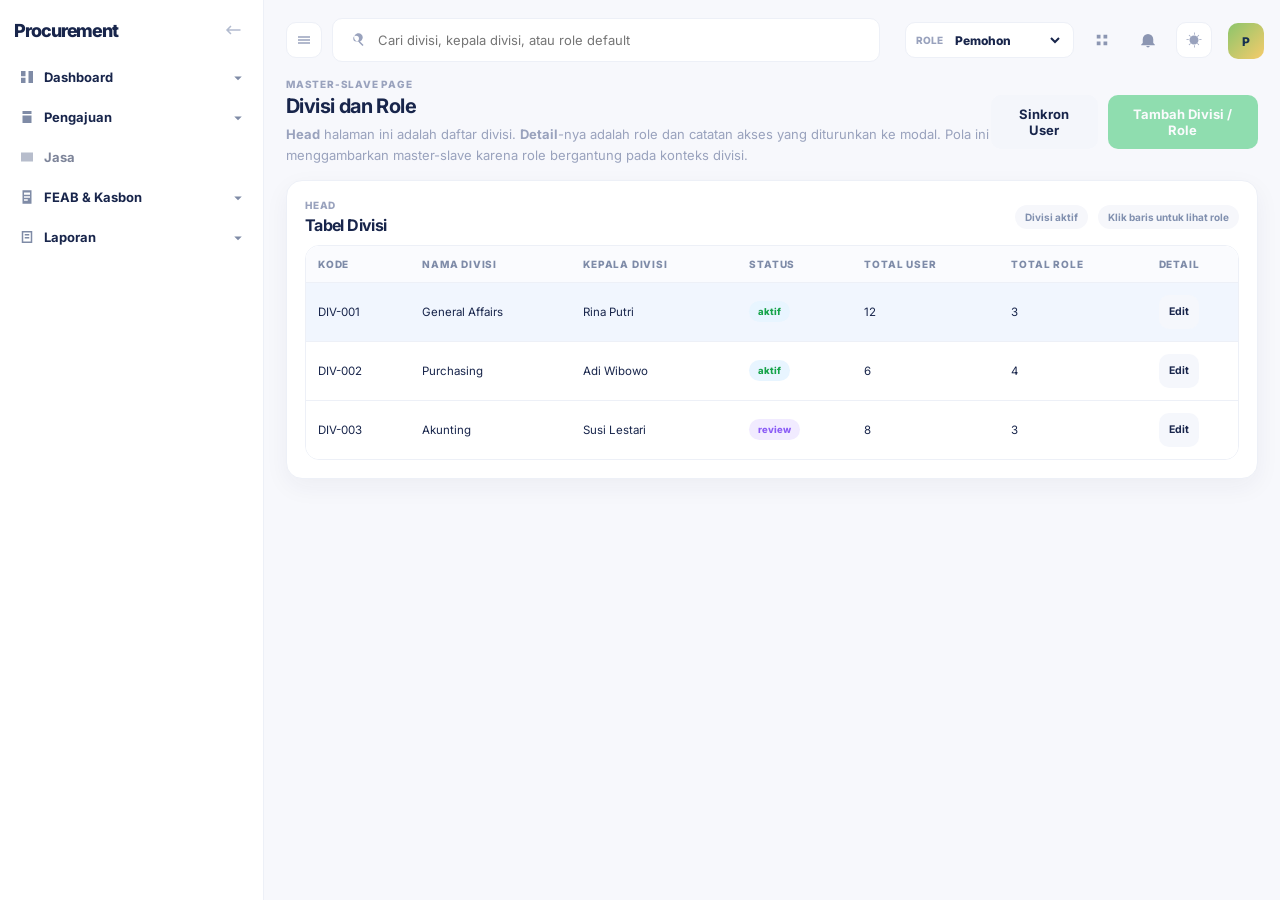
==== commit 38b28275: "update penawaran dan po" ====
--- a/master-divisi-role.html
+++ b/master-divisi-role.html
@@ -156,7 +156,7 @@
               </span>
             </button>
             <div class="nav-submenu" hidden>
-              <a class="nav-sublink is-disabled" href="#">Penerimaan</a>
+              <a class="nav-sublink" href="./penerimaan-barang.html">Penerimaan</a>
               <a class="nav-sublink is-disabled" href="#">Retur</a>
             </div>
           </div>
--- a/styles.css
+++ b/styles.css
@@ -89,6 +89,7 @@
   min-height: 100vh;
   display: grid;
   grid-template-columns: 264px 1fr;
+  min-width: 0;
 }
 
 .sidebar {
@@ -324,12 +325,16 @@
 }
 
 .main-panel {
-  padding: 20px 28px 32px;
+  min-width: 0;
+  overflow-x: hidden;
+  padding: 18px 22px 28px;
 }
 
 .topbar {
+  justify-content: space-between;
   gap: 12px;
-  margin-bottom: 18px;
+  min-width: 0;
+  margin-bottom: 16px;
 }
 
 .topbar-left,
@@ -340,6 +345,15 @@
   gap: 10px;
 }
 
+.topbar-left {
+  flex: 1 1 auto;
+  min-width: 0;
+}
+
+.topbar-right {
+  flex: 0 0 auto;
+}
+
 .mobile-only,
 .theme-icon-moon {
   display: none;
@@ -354,11 +368,12 @@
 }
 
 .search-shell {
-  min-width: 438px;
+  width: min(548px, 100%);
+  min-width: 0;
   display: flex;
   align-items: center;
   gap: 10px;
-  padding: 13px 18px;
+  padding: 12px 16px;
   border-radius: var(--radius-sm);
   background: var(--panel);
   border: 1px solid var(--line);
@@ -535,7 +550,9 @@
 }
 
 .panel {
-  padding: 20px;
+  min-width: 0;
+  overflow: hidden;
+  padding: 18px;
   margin-bottom: 16px;
 }
 
@@ -546,6 +563,7 @@
 }
 
 .panel-head {
+  min-width: 0;
   gap: 12px;
   margin-bottom: 10px;
 }
@@ -576,6 +594,9 @@
 }
 
 .table-wrap {
+  width: 100%;
+  max-width: 100%;
+  min-width: 0;
   overflow-x: auto;
   border: 1px solid var(--line);
   border-radius: 14px;
@@ -607,7 +628,7 @@
 }
 
 .panel-table .table-wrap {
-  max-height: min(58vh, 560px);
+  max-height: min(62vh, 580px);
 }
 
 table {
@@ -616,9 +637,13 @@
   border-collapse: collapse;
 }
 
+.wide-status-table {
+  min-width: 1320px;
+}
+
 th,
 td {
-  padding: 14px 14px;
+  padding: 12px 12px;
   border-bottom: 1px solid var(--line);
   text-align: left;
   vertical-align: middle;
@@ -643,7 +668,33 @@
 }
 
 td {
-  font-size: 12px;
+  font-size: 11.5px;
+}
+
+.cell-stack {
+  display: grid;
+  gap: 3px;
+}
+
+.cell-stack strong {
+  font-size: 11.5px;
+}
+
+.cell-stack span {
+  color: var(--text-soft);
+  font-size: 10px;
+  font-weight: 700;
+}
+
+.wide-status-table th,
+.wide-status-table td {
+  white-space: nowrap;
+}
+
+.wide-status-table th:last-child,
+.wide-status-table td:last-child {
+  width: 1%;
+  min-width: 76px;
 }
 
 tbody tr:last-child td {
@@ -670,9 +721,9 @@
   display: inline-flex;
   align-items: center;
   justify-content: center;
-  padding: 6px 10px;
+  padding: 5px 9px;
   border-radius: 999px;
-  font-size: 10px;
+  font-size: 9.5px;
   font-style: normal;
   font-weight: 800;
 }
@@ -704,10 +755,10 @@
 
 .table-action {
   min-height: 34px;
-  padding: 8px 12px;
+  padding: 7px 10px;
   background: #f5f7fc;
   color: var(--text);
-  font-size: 11px;
+  font-size: 10.5px;
   font-weight: 700;
 }
 
@@ -903,25 +954,32 @@
   display: grid;
   place-items: center;
   background: rgba(15, 23, 37, 0.45);
-  padding: 20px;
+  padding: 10px;
   z-index: 30;
 }
 
 .modal-card {
   width: min(760px, 100%);
-  max-height: calc(100vh - 40px);
-  display: grid;
-  grid-template-rows: auto minmax(0, 1fr);
+  height: auto;
+  max-height: calc(100dvh - 20px);
+  display: flex;
+  flex-direction: column;
   padding: 20px;
   overflow: hidden;
 }
 
 .modal-card.modal-card-wide {
   width: min(1080px, 100%);
+  height: min(960px, calc(100dvh - 20px));
+}
+
+.modal-card.modal-card-content-fit {
+  height: auto;
 }
 
 .modal-card.modal-card-picker {
   width: min(860px, 100%);
+  height: min(760px, calc(100dvh - 20px));
 }
 
 .modal-head {
@@ -933,7 +991,9 @@
   display: grid;
   gap: 12px;
   min-height: 0;
+  max-height: calc(100dvh - 130px);
   overflow-y: auto;
+  overscroll-behavior: contain;
   padding-right: 4px;
   align-content: start;
   scrollbar-width: thin;
@@ -975,6 +1035,12 @@
   gap: 0;
 }
 
+.form-section-head-inline {
+  grid-template-columns: minmax(0, 1fr) auto;
+  align-items: center;
+  gap: 10px;
+}
+
 .form-section-head strong {
   font-size: 12px;
 }
@@ -986,6 +1052,41 @@
   line-height: 1.6;
 }
 
+.selected-reference-card {
+  display: grid;
+  gap: 8px;
+  padding: 12px;
+  border: 1px dashed var(--line);
+  border-radius: var(--radius-md);
+  background: var(--panel);
+  color: var(--text-soft);
+}
+
+.selected-reference-card strong {
+  display: block;
+  margin-bottom: 4px;
+  color: var(--text);
+  font-size: 12px;
+}
+
+.selected-reference-card span {
+  font-size: 11px;
+}
+
+.selected-reference-meta {
+  display: flex;
+  gap: 8px;
+  flex-wrap: wrap;
+}
+
+.selected-reference-meta span {
+  padding: 5px 8px;
+  border-radius: 999px;
+  background: var(--panel-soft);
+  color: var(--text);
+  font-weight: 700;
+}
+
 .form-grid {
   display: grid;
   grid-template-columns: repeat(2, minmax(0, 1fr));
@@ -994,6 +1095,156 @@
 
 .field-span-2 {
   grid-column: 1 / -1;
+}
+
+.quote-vendor-block {
+  display: grid;
+  gap: 12px;
+}
+
+.inline-field-action {
+  display: grid;
+  grid-template-columns: minmax(0, 1fr) auto;
+  gap: 8px;
+  align-items: center;
+}
+
+.toggle-field {
+  align-content: start;
+}
+
+.toggle-inline {
+  min-height: 42px;
+  display: flex;
+  align-items: center;
+  gap: 10px;
+  padding: 8px 12px;
+  border: 1px solid var(--line);
+  border-radius: var(--radius-sm);
+  background: var(--panel);
+  color: var(--text);
+  cursor: pointer;
+}
+
+.toggle-inline input {
+  position: absolute;
+  opacity: 0;
+  pointer-events: none;
+}
+
+.toggle-track {
+  width: 34px;
+  height: 20px;
+  flex: 0 0 auto;
+  position: relative;
+  border-radius: 999px;
+  background: #d8deeb;
+  transition: background 160ms ease;
+}
+
+.toggle-track::after {
+  content: "";
+  position: absolute;
+  width: 14px;
+  height: 14px;
+  top: 3px;
+  left: 3px;
+  border-radius: 999px;
+  background: #ffffff;
+  box-shadow: 0 2px 6px rgba(18, 29, 48, 0.18);
+  transition: transform 160ms ease;
+}
+
+.toggle-inline input:checked + .toggle-track {
+  background: var(--success);
+}
+
+.toggle-inline input:checked + .toggle-track::after {
+  transform: translateX(14px);
+}
+
+.toggle-copy {
+  display: grid;
+  gap: 1px;
+}
+
+.toggle-copy strong {
+  font-size: 11px;
+}
+
+.toggle-copy small {
+  color: var(--text-soft);
+  font-weight: 600;
+}
+
+body[data-theme="dark"] .toggle-track {
+  background: #344158;
+}
+
+.mini-toggle {
+  width: 30px;
+  height: 18px;
+  display: inline-flex;
+  align-items: center;
+  padding: 2px;
+  border: 0;
+  border-radius: 999px;
+  background: #d8deeb;
+  cursor: pointer;
+  vertical-align: middle;
+}
+
+.mini-toggle span {
+  width: 14px;
+  height: 14px;
+  border-radius: 999px;
+  background: #ffffff;
+  box-shadow: 0 1px 4px rgba(18, 29, 48, 0.16);
+  transition: transform 160ms ease;
+}
+
+.mini-toggle[data-active="true"] {
+  background: var(--success);
+}
+
+.mini-toggle[data-active="true"] span {
+  transform: translateX(12px);
+}
+
+.choice-toggle {
+  width: 18px;
+  height: 18px;
+  display: inline-grid;
+  place-items: center;
+  border: 1px solid var(--line);
+  border-radius: 5px;
+  background: var(--panel);
+  cursor: pointer;
+  vertical-align: middle;
+}
+
+.choice-toggle::after {
+  content: "";
+  width: 9px;
+  height: 5px;
+  border-left: 2px solid #ffffff;
+  border-bottom: 2px solid #ffffff;
+  transform: rotate(-45deg) translateY(-1px);
+  opacity: 0;
+}
+
+.choice-toggle[data-active="true"] {
+  border-color: var(--success);
+  background: var(--success);
+}
+
+.choice-toggle[data-active="true"]::after {
+  opacity: 1;
+}
+
+.choice-toggle.is-readonly {
+  cursor: default;
+  pointer-events: none;
 }
 
 .form-inline-note {
@@ -1122,6 +1373,28 @@
   gap: 10px;
 }
 
+.reference-table-wrap {
+  max-height: min(420px, 55vh);
+}
+
+.reference-table th,
+.reference-table td {
+  white-space: normal;
+  vertical-align: middle;
+}
+
+.reference-table tbody tr {
+  cursor: pointer;
+}
+
+.reference-table tbody tr:hover {
+  background: rgba(24, 119, 242, 0.06);
+}
+
+body[data-theme="dark"] .reference-table tbody tr:hover {
+  background: rgba(138, 165, 255, 0.08);
+}
+
 .reference-card {
   display: grid;
   gap: 8px;
@@ -1188,6 +1461,55 @@
   margin-top: 4px;
 }
 
+.modal-action-group {
+  display: flex;
+  flex-wrap: wrap;
+  gap: 10px;
+}
+
+.table-group-row td {
+  background: var(--soft);
+  color: var(--muted);
+  font-weight: 600;
+}
+
+.table-group-row strong {
+  display: inline-block;
+  margin-right: 10px;
+  color: var(--text);
+}
+
+.table-summary {
+  display: flex;
+  align-items: center;
+  justify-content: flex-end;
+  gap: 14px;
+  margin-top: 10px;
+  padding: 12px 14px;
+  border: 1px solid var(--line);
+  border-radius: 14px;
+  background: var(--soft);
+}
+
+.table-summary span {
+  color: var(--muted);
+  font-size: 12px;
+  font-weight: 700;
+}
+
+.table-summary strong {
+  color: var(--text);
+  font-size: 14px;
+}
+
+.modal-card > .modal-actions {
+  align-self: end;
+  margin-top: 12px;
+  padding-top: 12px;
+  border-top: 1px solid var(--line);
+  background: var(--panel);
+}
+
 .modal-actions-inline {
   margin-top: 0;
 }
@@ -1196,13 +1518,15 @@
   position: sticky;
   bottom: 0;
   z-index: 2;
-  margin-top: 0;
+  margin-top: auto;
   padding-top: 12px;
-  background: linear-gradient(180deg, rgba(255, 255, 255, 0), var(--panel-soft) 34%);
+  padding-bottom: 2px;
+  border-top: 1px solid var(--line);
+  background: linear-gradient(180deg, rgba(255, 255, 255, 0), var(--panel) 34%);
 }
 
 body[data-theme="dark"] .modal-form > .modal-actions {
-  background: linear-gradient(180deg, rgba(15, 23, 40, 0), var(--panel-soft) 34%);
+  background: linear-gradient(180deg, rgba(15, 23, 40, 0), var(--panel) 34%);
 }
 
 .modal-detail-layout {
@@ -1214,6 +1538,58 @@
 .modal-detail-stack {
   display: grid;
   gap: 12px;
+}
+
+body[data-detail-view] #detailModalBody.modal-form {
+  flex: 1;
+  max-height: none;
+  overflow: hidden;
+}
+
+.detail-modal-fill {
+  display: flex;
+  flex-direction: column;
+  min-height: 0;
+  height: 100%;
+}
+
+.detail-modal-fill > .approval-strip,
+.detail-summary-compact {
+  flex: 0 0 auto;
+}
+
+.detail-summary-compact .detail-list {
+  grid-template-columns: repeat(3, minmax(0, 1fr));
+  gap: 10px 14px;
+}
+
+.detail-summary-compact .detail-row {
+  display: block;
+  padding-bottom: 0;
+  border-bottom: 0;
+}
+
+.detail-summary-compact .detail-label {
+  margin-bottom: 3px;
+}
+
+.detail-table-section {
+  flex: 1 1 auto;
+  display: flex;
+  flex-direction: column;
+  min-height: 280px;
+  overflow: hidden;
+}
+
+.detail-table-wrap {
+  flex: 1 1 auto;
+  min-height: 0;
+  max-height: none !important;
+  overflow: auto;
+}
+
+.detail-table-wrap table {
+  min-width: 860px;
 }
 
 .approval-strip {
@@ -1230,6 +1606,10 @@
   overflow-x: auto;
   padding: 0 0 2px;
   scrollbar-width: thin;
+}
+
+.approval-flow-compact {
+  grid-template-columns: repeat(2, minmax(128px, 1fr));
 }
 
 .approval-step {
@@ -1433,6 +1813,10 @@
     grid-template-columns: 1fr;
   }
 
+  .main-panel {
+    padding: 16px;
+  }
+
   .sidebar {
     position: fixed;
     left: 0;
@@ -1463,6 +1847,11 @@
     align-items: stretch;
   }
 
+  .topbar-right {
+    justify-content: flex-start;
+    flex-wrap: wrap;
+  }
+
   .page-actions,
   .toolbar,
   .modal-actions {
@@ -1496,17 +1885,57 @@
 }
 
 @media (max-width: 640px) {
+  .main-panel {
+    padding: 12px;
+  }
+
+  .panel {
+    padding: 12px;
+    border-radius: 14px;
+  }
+
+  .page-head h2 {
+    font-size: 18px;
+  }
+
   .topbar-right {
     justify-content: space-between;
     width: 100%;
   }
 
+  .table-wrap {
+    max-width: calc(100vw - 24px);
+  }
+
+  th,
+  td {
+    padding: 10px;
+  }
+
   .modal-backdrop {
-    padding: 12px;
+    padding: 8px;
   }
 
   .modal-card {
-    max-height: calc(100vh - 24px);
+    height: auto;
+    max-height: calc(100dvh - 16px);
     padding: 16px;
   }
-}
+
+  .modal-card.modal-card-wide,
+  .modal-card.modal-card-picker {
+    height: calc(100dvh - 16px);
+  }
+
+  .modal-card.modal-card-content-fit {
+    height: auto;
+  }
+
+  .detail-summary-compact .detail-list {
+    grid-template-columns: 1fr;
+  }
+
+  .detail-table-section {
+    min-height: 240px;
+  }
+}
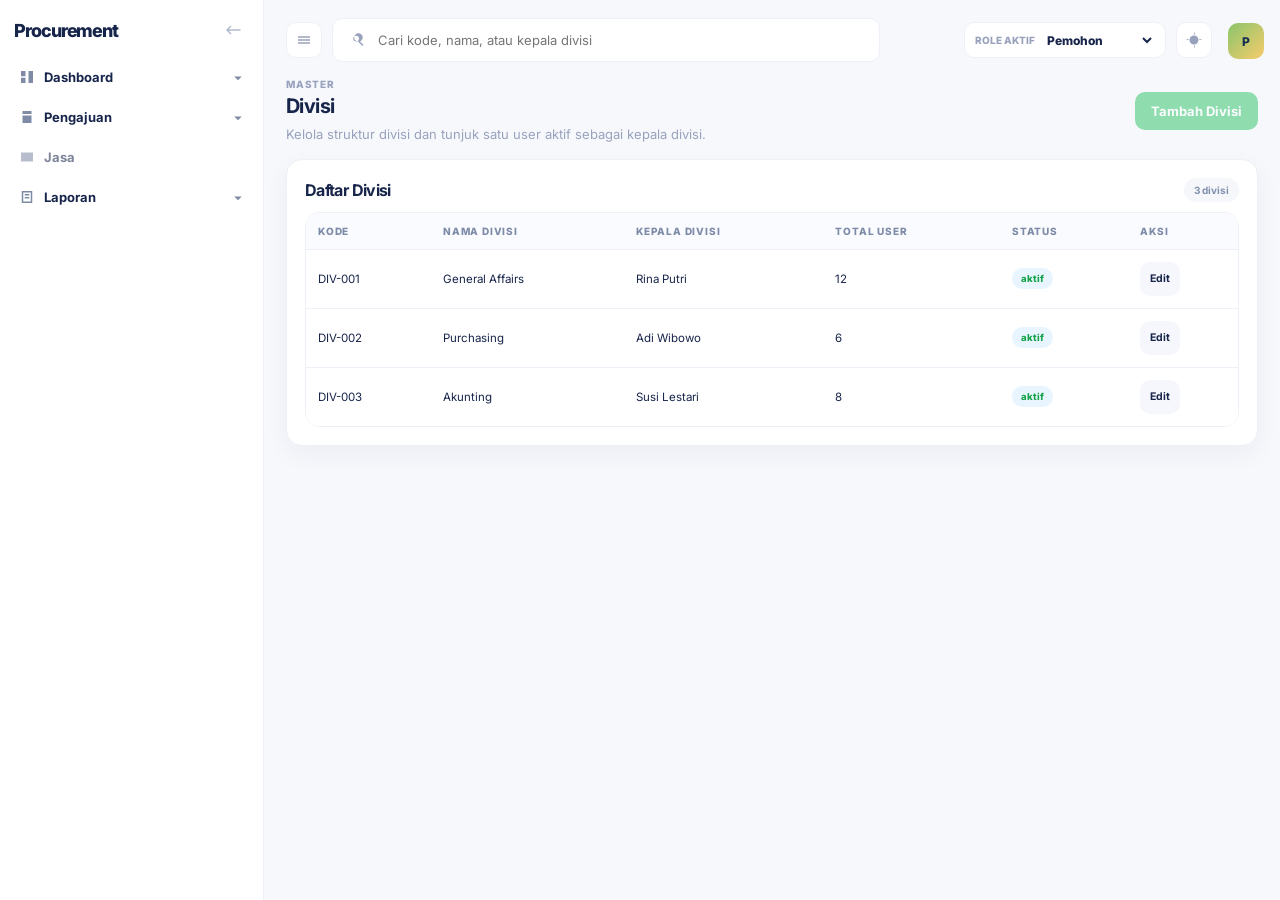
==== commit 37102459: "role akses" ====
--- a/master-divisi-role.html
+++ b/master-divisi-role.html
@@ -1,9 +1,9 @@
-﻿<!DOCTYPE html>
-<html lang="en">
+<!DOCTYPE html>
+<html lang="id">
   <head>
     <meta charset="UTF-8" />
     <meta name="viewport" content="width=device-width, initial-scale=1.0" />
-    <title>Divisi dan Role - Procurement UI Prototype</title>
+    <title>Master Divisi - Procurement UI Prototype</title>
     <link rel="preconnect" href="https://fonts.googleapis.com" />
     <link rel="preconnect" href="https://fonts.gstatic.com" crossorigin />
     <link
@@ -12,315 +12,54 @@
     />
     <link rel="stylesheet" href="./styles.css" />
   </head>
-  <body
-    data-theme="light"
-    data-entity-singular="Divisi"
-    data-entity-plural="Divisi dan Role"
-  >
+  <body data-theme="light" data-entity-singular="Divisi" data-entity-plural="Master Divisi">
     <div class="app-shell">
       <aside class="sidebar" id="sidebar">
         <div class="sidebar-brand">
           <div class="brand-word">Procurement</div>
-          <button class="collapse-button" type="button" aria-label="Collapse sidebar">
-            <svg viewBox="0 0 24 24" aria-hidden="true">
-              <path d="M10 7.4 8.6 6 2.6 12l6 6 1.4-1.4L6.4 13H22v-2H6.4L10 7.4Z" />
-            </svg>
+          <button class="collapse-button" type="button" aria-label="Tutup sidebar">
+            <svg viewBox="0 0 24 24" aria-hidden="true"><path d="M10 7.4 8.6 6 2.6 12l6 6 1.4-1.4L6.4 13H22v-2H6.4L10 7.4Z" /></svg>
           </button>
         </div>
-
-        <nav class="sidebar-nav">
-          <div class="nav-module">
-            <button class="nav-module-head" type="button" aria-expanded="false">
-              <span class="nav-module-title">
-                <span class="nav-module-icon">
-                  <svg viewBox="0 0 24 24" aria-hidden="true">
-                    <path d="M6 4h12v4H6V4Zm0 6h12v10H6V10Zm2 2v2h3v-2H8Zm0 4v2h8v-2H8Z" />
-                  </svg>
-                </span>
-                Dashboard
-              </span>
-              <span class="nav-module-arrow">
-                <svg viewBox="0 0 24 24" aria-hidden="true">
-                  <path d="m7 10 5 5 5-5H7Z" />
-                </svg>
-              </span>
-            </button>
-            <div class="nav-submenu" hidden>
-              <a class="nav-sublink is-disabled" href="#">Ringkas</a>
-              <a class="nav-sublink is-disabled" href="#">Inbox</a>
-            </div>
-          </div>
-          <div class="nav-module">
-            <button class="nav-module-head" type="button" aria-expanded="true">
-              <span class="nav-module-title">
-                <span class="nav-module-icon">
-                  <svg viewBox="0 0 24 24" aria-hidden="true">
-                    <path d="M6 3h8l5 5v13H6V3Zm8 1.5V9h4.5L14 4.5Z" />
-                  </svg>
-                </span>
-                Master
-              </span>
-              <span class="nav-module-arrow">
-                <svg viewBox="0 0 24 24" aria-hidden="true">
-                  <path d="m7 10 5 5 5-5H7Z" />
-                </svg>
-              </span>
-            </button>
-            <div class="nav-submenu">
-              <a class="nav-sublink" href="./index.html">Barang</a>
-              <a class="nav-sublink" href="./master-vendor.html">Vendor</a>
-              <a class="nav-sublink active" href="./master-divisi-role.html">Divisi</a>
-              <a class="nav-sublink" href="./master-divisi-role.html">Role & User</a>
-            </div>
-          </div>
-          <div class="nav-module">
-            <button class="nav-module-head" type="button" aria-expanded="false">
-              <span class="nav-module-title">
-                <span class="nav-module-icon">
-                  <svg viewBox="0 0 24 24" aria-hidden="true">
-                    <path d="M6 3h8l5 5v13H6V3Zm8 1.5V9h4.5L14 4.5Z" />
-                  </svg>
-                </span>
-                Pengajuan
-              </span>
-              <span class="nav-module-arrow">
-                <svg viewBox="0 0 24 24" aria-hidden="true">
-                  <path d="m7 10 5 5 5-5H7Z" />
-                </svg>
-              </span>
-            </button>
-            <div class="nav-submenu" hidden>
-              <a class="nav-sublink" href="./pengajuan-barang.html">Barang</a>
-              <a class="nav-sublink" href="./pengajuan-jasa.html">Jasa</a>
-            </div>
-          </div>
-          <div class="nav-module">
-            <button class="nav-module-head" type="button" aria-expanded="false">
-              <span class="nav-module-title">
-                <span class="nav-module-icon">
-                  <svg viewBox="0 0 24 24" aria-hidden="true">
-                    <path d="M5 4h14v3H5V4Zm0 5h14v11H5V9Zm2 2v2h10v-2H7Zm0 4v2h7v-2H7Z" />
-                  </svg>
-                </span>
-                Approval
-              </span>
-              <span class="nav-module-arrow">
-                <svg viewBox="0 0 24 24" aria-hidden="true">
-                  <path d="m7 10 5 5 5-5H7Z" />
-                </svg>
-              </span>
-            </button>
-            <div class="nav-submenu" hidden>
-              <a class="nav-sublink is-disabled" href="#">Approval Divisi</a>
-              <a class="nav-sublink is-disabled" href="#">Review</a>
-              <a class="nav-sublink is-disabled" href="#">Approval Akun</a>
-              <a class="nav-sublink is-disabled" href="#">Approval Purchasing</a>
-              <a class="nav-sublink is-disabled" href="#">Approval Dir.</a>
-            </div>
-          </div>
-          <div class="nav-module">
-            <button class="nav-module-head" type="button" aria-expanded="false">
-              <span class="nav-module-title">
-                <span class="nav-module-icon">
-                  <svg viewBox="0 0 24 24" aria-hidden="true">
-                    <path d="M4 5h16v3H4V5Zm2 5h12v9H6v-9Zm2 2v5h8v-5H8Z" />
-                  </svg>
-                </span>
-                Penawaran & PO
-              </span>
-              <span class="nav-module-arrow">
-                <svg viewBox="0 0 24 24" aria-hidden="true">
-                  <path d="m7 10 5 5 5-5H7Z" />
-                </svg>
-              </span>
-            </button>
-            <div class="nav-submenu" hidden>
-              <a class="nav-sublink" href="./procurement-penawaran.html">Penawaran</a>
-              <a class="nav-sublink" href="./procurement-po.html">Buat PO</a>
-            </div>
-          </div>
-          <div class="nav-module">
-            <button class="nav-module-head" type="button" aria-expanded="false">
-              <span class="nav-module-title">
-                <span class="nav-module-icon">
-                  <svg viewBox="0 0 24 24" aria-hidden="true">
-                    <path d="M5 4h14v4H5V4Zm0 6h14v10H5V10Zm2 2v6h4v-6H7Z" />
-                  </svg>
-                </span>
-                Terima & Retur
-              </span>
-              <span class="nav-module-arrow">
-                <svg viewBox="0 0 24 24" aria-hidden="true">
-                  <path d="m7 10 5 5 5-5H7Z" />
-                </svg>
-              </span>
-            </button>
-            <div class="nav-submenu" hidden>
-              <a class="nav-sublink" href="./penerimaan-barang.html">Penerimaan</a>
-              <a class="nav-sublink is-disabled" href="#">Retur</a>
-            </div>
-          </div>
-          <div class="nav-module">
-            <a class="nav-module-link is-disabled" href="#">
-              <span class="nav-module-title">
-                <span class="nav-module-icon">
-                  <svg viewBox="0 0 24 24" aria-hidden="true">
-                    <path d="M4 6h16v12H4V6Zm2 2v8h12V8H6Zm2 2h8v2H8v-2Z" />
-                  </svg>
-                </span>
-                Monitor Jasa
-              </span>
-            </a>
-          </div>
-          <div class="nav-module">
-            <a class="nav-module-link is-disabled" href="#">
-              <span class="nav-module-title">
-                <span class="nav-module-icon">
-                  <svg viewBox="0 0 24 24" aria-hidden="true">
-                    <path d="M5 5h14v14H5V5Zm2 2v10h10V7H7Zm2 2h6v2H9V9Zm0 4h6v2H9v-2Z" />
-                  </svg>
-                </span>
-                Tagihan
-              </span>
-            </a>
-          </div>
-          <div class="nav-module">
-            <button class="nav-module-head" type="button" aria-expanded="false">
-              <span class="nav-module-title">
-                <span class="nav-module-icon">
-                  <svg viewBox="0 0 24 24" aria-hidden="true">
-                    <path d="M4 5h16v4H4V5Zm0 6h16v8H4v-8Zm2 2v4h5v-4H6Z" />
-                  </svg>
-                </span>
-                AP & Pay
-              </span>
-              <span class="nav-module-arrow">
-                <svg viewBox="0 0 24 24" aria-hidden="true">
-                  <path d="m7 10 5 5 5-5H7Z" />
-                </svg>
-              </span>
-            </button>
-            <div class="nav-submenu" hidden>
-              <a class="nav-sublink is-disabled" href="#">Anggaran</a>
-              <a class="nav-sublink is-disabled" href="#">Bayar</a>
-            </div>
-          </div>
-          <div class="nav-module">
-            <button class="nav-module-head" type="button" aria-expanded="false">
-              <span class="nav-module-title">
-                <span class="nav-module-icon">
-                  <svg viewBox="0 0 24 24" aria-hidden="true">
-                    <path d="M7 3h10l4 4v14H3V3h4Zm1 2v14h10V8.5L15.5 5H8Zm2 4h6v2h-6V9Zm0 4h6v2h-6v-2Z" />
-                  </svg>
-                </span>
-                Aset
-              </span>
-              <span class="nav-module-arrow">
-                <svg viewBox="0 0 24 24" aria-hidden="true">
-                  <path d="m7 10 5 5 5-5H7Z" />
-                </svg>
-              </span>
-            </button>
-            <div class="nav-submenu" hidden>
-              <a class="nav-sublink is-disabled" href="#">Item Aset</a>
-              <a class="nav-sublink is-disabled" href="#">Aktivasi</a>
-            </div>
-          </div>
-          <div class="nav-module">
-            <button class="nav-module-head" type="button" aria-expanded="false">
-              <span class="nav-module-title">
-                <span class="nav-module-icon">
-                  <svg viewBox="0 0 24 24" aria-hidden="true">
-                    <path d="M5 4h14v16H5V4Zm2 2v12h10V6H7Zm2 2h6v2H9V8Zm0 4h6v2H9v-2Z" />
-                  </svg>
-                </span>
-                Laporan
-              </span>
-              <span class="nav-module-arrow">
-                <svg viewBox="0 0 24 24" aria-hidden="true">
-                  <path d="m7 10 5 5 5-5H7Z" />
-                </svg>
-              </span>
-            </button>
-            <div class="nav-submenu" hidden>
-              <a class="nav-sublink is-disabled" href="#">Histori</a>
-              <a class="nav-sublink is-disabled" href="#">Arsip</a>
-              <a class="nav-sublink is-disabled" href="#">Ringkas</a>
-            </div>
-          </div>
-        </nav>
+        <nav class="sidebar-nav"></nav>
       </aside>
 
       <main class="main-panel">
         <header class="topbar">
           <div class="topbar-left">
-            <button class="icon-button mobile-only" id="sidebarToggle" type="button" aria-label="Toggle sidebar">
-              <svg viewBox="0 0 24 24" aria-hidden="true">
-                <path d="M4 7h16v2H4V7Zm0 8h16v2H4v-2Zm0-4h16v2H4v-2Z" />
-              </svg>
+            <button class="icon-button mobile-only" id="sidebarToggle" type="button" aria-label="Buka sidebar">
+              <svg viewBox="0 0 24 24" aria-hidden="true"><path d="M4 7h16v2H4V7Zm0 8h16v2H4v-2Zm0-4h16v2H4v-2Z" /></svg>
             </button>
-            <label class="search-shell" aria-label="Search">
-              <svg viewBox="0 0 24 24" aria-hidden="true">
-                <path d="m15.5 14 5 5-1.5 1.5-5-5v-.8l-.3-.3A6 6 0 1 1 15.5 14ZM10 14a4 4 0 1 0 0-8 4 4 0 0 0 0 8Z" />
-              </svg>
-              <input type="text" placeholder="Cari divisi, kepala divisi, atau role default" />
+            <label class="search-shell" aria-label="Cari divisi">
+              <svg viewBox="0 0 24 24" aria-hidden="true"><path d="m15.5 14 5 5-1.5 1.5-5-5v-.8l-.3-.3A6 6 0 1 1 15.5 14ZM10 14a4 4 0 1 0 0-8 4 4 0 0 0 0 8Z" /></svg>
+              <input type="text" placeholder="Cari kode, nama, atau kepala divisi" />
             </label>
           </div>
-
           <div class="topbar-right">
-            <button class="utility-button" type="button" aria-label="Apps">
-              <svg viewBox="0 0 24 24" aria-hidden="true">
-                <path d="M5 5h5v5H5V5Zm9 0h5v5h-5V5ZM5 14h5v5H5v-5Zm9 0h5v5h-5v-5Z" />
-              </svg>
+            <button class="theme-toggle" id="themeToggle" type="button" aria-label="Ganti tema">
+              <svg class="theme-icon theme-icon-sun" viewBox="0 0 24 24" aria-hidden="true"><path d="M12 18a6 6 0 1 1 0-12 6 6 0 0 1 0 12Zm0-16h1v3h-1V2Zm0 17h1v3h-1v-3ZM2 11h3v1H2v-1Zm17 0h3v1h-3v-1Z" /></svg>
+              <svg class="theme-icon theme-icon-moon" viewBox="0 0 24 24" aria-hidden="true"><path d="M14.7 2.2A8.8 8.8 0 1 0 21.8 15 7.4 7.4 0 0 1 14.7 2.2Z" /></svg>
             </button>
-            <button class="utility-button" type="button" aria-label="Notifications">
-              <svg viewBox="0 0 24 24" aria-hidden="true">
-                <path d="M12 22a2.5 2.5 0 0 0 2.4-2H9.6A2.5 2.5 0 0 0 12 22Zm7-6V11a7 7 0 1 0-14 0v5L3 18v1h18v-1l-2-2Z" />
-              </svg>
-            </button>
-            <button class="theme-toggle" id="themeToggle" type="button" aria-label="Toggle theme">
-              <svg class="theme-icon theme-icon-sun" viewBox="0 0 24 24" aria-hidden="true">
-                <path d="M12 18a6 6 0 1 1 0-12 6 6 0 0 1 0 12Zm0-16h1v3h-1V2Zm0 17h1v3h-1v-3ZM2 11h3v1H2v-1Zm17 0h3v1h-3v-1ZM4.9 18.4l.7.7 2.1-2.1-.7-.7-2.1 2.1Zm11.2-11.2.7.7 2.1-2.1-.7-.7-2.1 2.1ZM4.9 5.6l2.1 2.1.7-.7-2.1-2.1-.7.7Zm11.2 11.2 2.1 2.1.7-.7-2.1-2.1-.7.7Z" />
-              </svg>
-              <svg class="theme-icon theme-icon-moon" viewBox="0 0 24 24" aria-hidden="true">
-                <path d="M14.7 2.2A8.8 8.8 0 1 0 21.8 15 7.4 7.4 0 0 1 14.7 2.2Z" />
-              </svg>
-            </button>
-            <button class="avatar-button" type="button" aria-label="Profile">
-              <span class="avatar-photo">IF</span>
-            </button>
+            <button class="avatar-button" type="button" aria-label="Profil"><span class="avatar-photo">IF</span></button>
           </div>
         </header>
 
         <section class="page-head">
           <div>
-            <p class="eyebrow">Master-Slave Page</p>
-            <h2>Divisi dan Role</h2>
-            <p class="page-copy">
-              <strong>Head</strong> halaman ini adalah daftar divisi.
-              <strong>Detail</strong>-nya adalah role dan catatan akses yang
-              diturunkan ke modal. Pola ini menggambarkan master-slave karena
-              role bergantung pada konteks divisi.
-            </p>
+            <p class="eyebrow">MASTER</p>
+            <h2>Divisi</h2>
+            <p class="page-copy">Kelola struktur divisi dan tunjuk satu user aktif sebagai kepala divisi.</p>
           </div>
           <div class="page-actions">
-            <button class="secondary-button" type="button">Sinkron User</button>
-            <button class="primary-button" id="openCreateModal" type="button">Tambah Divisi / Role</button>
+            <button class="primary-button" id="openCreateModal" type="button">Tambah Divisi</button>
           </div>
         </section>
 
         <section class="panel panel-table">
           <div class="panel-head">
-            <div>
-              <p class="eyebrow">Head</p>
-              <h3>Tabel Divisi</h3>
-            </div>
-            <div class="toolbar">
-              <span class="filter-chip">Divisi aktif</span>
-              <span class="filter-chip">Klik baris untuk lihat role</span>
-            </div>
+            <div><h3>Daftar Divisi</h3></div>
+            <div class="toolbar"><span class="filter-chip">3 divisi</span></div>
           </div>
-
           <div class="table-wrap">
             <table>
               <thead>
@@ -328,84 +67,35 @@
                   <th>Kode</th>
                   <th>Nama Divisi</th>
                   <th>Kepala Divisi</th>
+                  <th>Total User</th>
                   <th>Status</th>
-                  <th>Total User</th>
-                  <th>Total Role</th>
-                  <th>Detail</th>
+                  <th>Aksi</th>
                 </tr>
               </thead>
               <tbody>
-                <tr class="master-slave-row is-active" data-select-division data-division-code="DIV-001">
+                <tr>
                   <td>DIV-001</td>
                   <td>General Affairs</td>
                   <td>Rina Putri</td>
+                  <td>12</td>
                   <td><span class="status-chip success">aktif</span></td>
-                  <td>12</td>
-                  <td>3</td>
-                  <td>
-                    <button
-                      class="table-action"
-                      type="button"
-                      data-edit="true"
-                      data-division-code="DIV-001"
-                      data-division-name="General Affairs"
-                      data-head-name="Rina Putri"
-                      data-division-status="Aktif"
-                      data-role-code="ROL-GA"
-                      data-role-name="Pemohon / GA"
-                      data-role-description="Role pengusul kebutuhan operasional dan fasilitas kantor."
-                    >
-                      Edit
-                    </button>
-                  </td>
+                  <td><button class="table-action" type="button" data-edit="true" data-division-code="DIV-001" data-division-name="General Affairs" data-head-name="USR-GA-001 - Rina Putri" data-division-status="Aktif">Edit</button></td>
                 </tr>
-                <tr class="master-slave-row" data-select-division data-division-code="DIV-002">
+                <tr>
                   <td>DIV-002</td>
                   <td>Purchasing</td>
                   <td>Adi Wibowo</td>
+                  <td>6</td>
                   <td><span class="status-chip success">aktif</span></td>
-                  <td>6</td>
-                  <td>4</td>
-                  <td>
-                    <button
-                      class="table-action"
-                      type="button"
-                      data-edit="true"
-                      data-division-code="DIV-002"
-                      data-division-name="Purchasing"
-                      data-head-name="Adi Wibowo"
-                      data-division-status="Aktif"
-                      data-role-code="ROL-PCH"
-                      data-role-name="Purchasing"
-                      data-role-description="Berwenang mengelola vendor, penawaran, PO, SPK, dan tindak lanjut procurement."
-                    >
-                      Edit
-                    </button>
-                  </td>
+                  <td><button class="table-action" type="button" data-edit="true" data-division-code="DIV-002" data-division-name="Purchasing" data-head-name="USR-PUR-004 - Adi Wibowo" data-division-status="Aktif">Edit</button></td>
                 </tr>
-                <tr class="master-slave-row" data-select-division data-division-code="DIV-003">
+                <tr>
                   <td>DIV-003</td>
                   <td>Akunting</td>
                   <td>Susi Lestari</td>
-                  <td><span class="status-chip review">review</span></td>
                   <td>8</td>
-                  <td>3</td>
-                  <td>
-                    <button
-                      class="table-action"
-                      type="button"
-                      data-edit="true"
-                      data-division-code="DIV-003"
-                      data-division-name="Akunting"
-                      data-head-name="Susi Lestari"
-                      data-division-status="Review"
-                      data-role-code="ROL-AKT"
-                      data-role-name="Akunting"
-                      data-role-description="Sedang review penyesuaian role antara staf review, approval, dan kontrol payment."
-                    >
-                      Edit
-                    </button>
-                  </td>
+                  <td><span class="status-chip success">aktif</span></td>
+                  <td><button class="table-action" type="button" data-edit="true" data-division-code="DIV-003" data-division-name="Akunting" data-head-name="USR-AKT-001 - Susi Lestari" data-division-status="Aktif">Edit</button></td>
                 </tr>
               </tbody>
             </table>
@@ -415,115 +105,34 @@
     </div>
 
     <div class="modal-backdrop" id="modalBackdrop" hidden aria-hidden="true">
-      <div class="modal-card" role="dialog" aria-modal="true" aria-hidden="true" aria-labelledby="modalTitle">
+      <div class="modal-card modal-card-content-fit" role="dialog" aria-modal="true" aria-hidden="true" aria-labelledby="modalTitle">
         <div class="modal-head">
-          <div>
-            <p class="eyebrow" id="modalKicker">Detail Data</p>
-            <h3 id="modalTitle">Detail Divisi</h3>
-          </div>
-          <button class="icon-button tiny" id="closeModal" type="button" aria-label="Close modal">
-            <svg viewBox="0 0 24 24" aria-hidden="true">
-              <path d="m18.3 5.7-1-1L12 10 6.7 4.7l-1 1L11 11l-5.3 5.3 1 1L12 12l5.3 5.3 1-1L13 11l5.3-5.3Z" />
-            </svg>
+          <div><p class="eyebrow" id="modalKicker">DIVISI</p><h3 id="modalTitle">Data Divisi</h3></div>
+          <button class="icon-button tiny" id="closeModal" type="button" aria-label="Tutup modal">
+            <svg viewBox="0 0 24 24" aria-hidden="true"><path d="m18.3 5.7-1-1L12 10 6.7 4.7l-1 1L11 11l-5.3 5.3 1 1L12 12l5.3 5.3 1-1L13 11l5.3-5.3Z" /></svg>
           </button>
         </div>
-
         <form class="modal-form" id="requestForm">
           <section class="form-section">
-            <div class="form-section-head">
-              <strong>Head: Data Divisi</strong>
-              <p>
-                Mengikuti entitas `divisi`: kode divisi, nama divisi, kepala
-                divisi, dan status aktif.
-              </p>
+            <div class="form-grid">
+              <label><span>Kode Divisi</span><input data-field="divisionCode" data-primary-field name="divisionCode" type="text" placeholder="DIV-004" required /></label>
+              <label><span>Nama Divisi</span><input data-field="divisionName" name="divisionName" type="text" placeholder="Information Technology" required /></label>
             </div>
-
-            <div class="form-grid">
-              <label>
-                <span>Kode Divisi</span>
-                <input
-                  data-field="divisionCode"
-                  data-primary-field
-                  name="divisionCode"
-                  type="text"
-                  placeholder="DIV-004"
-                />
-              </label>
-              <label>
-                <span>Nama Divisi</span>
-                <input
-                  data-field="divisionName"
-                  name="divisionName"
-                  type="text"
-                  placeholder="Information Technology"
-                />
-              </label>
-            </div>
-
             <div class="form-grid">
               <label>
                 <span>Kepala Divisi</span>
-                <input
-                  data-field="headName"
-                  name="headName"
-                  type="text"
-                  placeholder="Nama kepala divisi"
-                />
-              </label>
-              <label>
-                <span>Status Divisi</span>
-                <select data-field="divisionStatus" name="divisionStatus">
-                  <option value="Aktif">Aktif</option>
-                  <option value="Review">Review</option>
-                  <option value="Nonaktif">Nonaktif</option>
+                <select data-field="headName" name="headName" required>
+                  <option value="">Pilih user aktif</option>
+                  <option value="USR-GA-001 - Rina Putri">USR-GA-001 - Rina Putri</option>
+                  <option value="USR-PUR-004 - Adi Wibowo">USR-PUR-004 - Adi Wibowo</option>
+                  <option value="USR-AKT-001 - Susi Lestari">USR-AKT-001 - Susi Lestari</option>
                 </select>
               </label>
+              <label><span>Status</span><select data-field="divisionStatus" name="divisionStatus"><option value="Aktif">Aktif</option><option value="Nonaktif">Nonaktif</option></select></label>
             </div>
           </section>
-
-          <section class="form-section">
-            <div class="form-section-head">
-              <strong>Detail: Role Turunan</strong>
-              <p>
-                Mengikuti entitas `role` dan relasinya ke `user`: kode role,
-                nama role, dan deskripsi hak akses yang dipasang ke divisi.
-              </p>
-            </div>
-
-            <div class="form-grid">
-              <label>
-                <span>Kode Role</span>
-                <input
-                  data-field="roleCode"
-                  name="roleCode"
-                  type="text"
-                  placeholder="ROL-IT"
-                />
-              </label>
-              <label>
-                <span>Nama Role</span>
-                <input
-                  data-field="roleName"
-                  name="roleName"
-                  type="text"
-                  placeholder="Admin / User / Approver"
-                />
-              </label>
-            </div>
-
-            <label class="field-span-2">
-              <span>Deskripsi Hak Akses</span>
-              <textarea
-                data-field="roleDescription"
-                name="roleDescription"
-                rows="5"
-                placeholder="Jelaskan hak akses role pada modul pengajuan, approval, procurement, atau payment"
-              ></textarea>
-            </label>
-          </section>
-
           <div class="modal-actions">
-            <button class="secondary-button" id="cancelModal" type="button">Tutup</button>
+            <button class="secondary-button" id="cancelModal" type="button">Batal</button>
             <button class="primary-button" type="submit">Simpan</button>
           </div>
         </form>
@@ -532,18 +141,11 @@
 
     <div class="inline-alert" id="inlineAlert" hidden>
       <div class="inline-alert-icon"></div>
-      <div>
-        <strong id="inlineAlertTitle">Status</strong>
-        <p id="inlineAlertText">Alert detail</p>
-      </div>
-      <button class="icon-button tiny" id="dismissAlert" type="button" aria-label="Dismiss alert">
-        <svg viewBox="0 0 24 24" aria-hidden="true">
-          <path d="m18.3 5.7-1-1L12 10 6.7 4.7l-1 1L11 11l-5.3 5.3 1 1L12 12l5.3 5.3 1-1L13 11l5.3-5.3Z" />
-        </svg>
+      <div><strong id="inlineAlertTitle">Status</strong><p id="inlineAlertText">Detail</p></div>
+      <button class="icon-button tiny" id="dismissAlert" type="button" aria-label="Tutup alert">
+        <svg viewBox="0 0 24 24" aria-hidden="true"><path d="m18.3 5.7-1-1L12 10 6.7 4.7l-1 1L11 11l-5.3 5.3 1 1L12 12l5.3 5.3 1-1L13 11l5.3-5.3Z" /></svg>
       </button>
     </div>
-
     <script src="./script.js"></script>
   </body>
 </html>
-
--- a/styles.css
+++ b/styles.css
@@ -977,9 +977,22 @@
   height: auto;
 }
 
+.modal-card.modal-card-small {
+  width: min(520px, 100%);
+}
+
 .modal-card.modal-card-picker {
   width: min(860px, 100%);
   height: min(760px, calc(100dvh - 20px));
+}
+
+.modal-card.receipt-list-modal {
+  width: min(680px, 100%);
+  height: min(700px, calc(100dvh - 20px));
+}
+
+.receipt-list-modal table {
+  min-width: 560px;
 }
 
 .modal-head {
@@ -998,6 +1011,199 @@
   align-content: start;
   scrollbar-width: thin;
   scrollbar-color: #c5cada transparent;
+}
+
+.permission-grid {
+  display: grid;
+  grid-template-columns: repeat(2, minmax(0, 1fr));
+  gap: 8px;
+}
+
+.permission-option {
+  display: flex;
+  align-items: flex-start;
+  gap: 10px;
+  min-width: 0;
+  padding: 11px 12px;
+  border: 1px solid var(--line);
+  border-radius: var(--radius-sm);
+  background: var(--panel-soft);
+  cursor: pointer;
+}
+
+.permission-option:has(input:checked) {
+  border-color: color-mix(in srgb, var(--success) 42%, var(--line));
+  background: color-mix(in srgb, var(--success) 7%, var(--panel));
+}
+
+.permission-option input {
+  flex: 0 0 auto;
+  width: 16px;
+  height: 16px;
+  margin: 2px 0 0;
+  accent-color: var(--success);
+}
+
+.permission-option span,
+.permission-option strong,
+.permission-option small {
+  display: block;
+  min-width: 0;
+}
+
+.permission-option strong {
+  color: var(--text);
+  font-size: 12px;
+}
+
+.permission-option small {
+  margin-top: 3px;
+  color: var(--text-soft);
+  font-size: 10px;
+  line-height: 1.4;
+}
+
+.modal-card.modal-card-access {
+  width: min(760px, 100%);
+  height: min(800px, calc(100dvh - 20px));
+}
+
+.role-access-head {
+  padding-bottom: 12px;
+  border-bottom: 1px solid var(--line);
+}
+
+.role-access-meta {
+  display: flex;
+  flex-wrap: wrap;
+  gap: 6px 14px;
+  margin: 6px 0 0;
+  color: var(--text-soft);
+  font-size: 10px;
+  font-weight: 600;
+}
+
+.role-access-form {
+  flex: 1;
+  grid-template-rows: auto minmax(0, 1fr) auto;
+  max-height: none;
+  overflow: hidden;
+}
+
+.role-access-toolbar {
+  display: flex;
+  align-items: center;
+  justify-content: space-between;
+  gap: 10px;
+}
+
+.role-access-search {
+  width: min(360px, 100%);
+}
+
+.permission-groups {
+  display: grid;
+  grid-template-columns: minmax(0, 1fr);
+  gap: 10px;
+  min-height: 0;
+  overflow-y: auto;
+  padding-right: 3px;
+  scrollbar-width: thin;
+}
+
+.permission-group {
+  min-width: 0;
+  margin: 0;
+  padding: 0 12px 8px;
+  border: 1px solid var(--line);
+  border-radius: var(--radius-sm);
+  background: var(--panel-soft);
+}
+
+.permission-group legend {
+  padding: 0 7px;
+  color: var(--text);
+  font-size: 11px;
+  font-weight: 700;
+}
+
+.permission-list {
+  display: grid;
+  grid-template-columns: repeat(2, minmax(0, 1fr));
+  column-gap: 14px;
+}
+
+.permission-group .permission-option {
+  padding: 8px 2px;
+  border: 0;
+  border-radius: 0;
+  border-bottom: 1px solid var(--line);
+  background: transparent;
+}
+
+.permission-group .permission-option:last-child {
+  border-bottom: 0;
+}
+
+.permission-group .permission-option:has(input:checked) {
+  border-color: var(--line);
+  background: transparent;
+}
+
+.access-summary {
+  display: flex;
+  align-items: baseline;
+  gap: 5px;
+}
+
+.access-summary strong {
+  color: var(--text);
+  font-size: 12px;
+}
+
+.access-summary span {
+  color: var(--text-soft);
+  font-size: 9px;
+}
+
+.access-code-list {
+  color: var(--text-soft);
+  font-size: 10px;
+  white-space: nowrap;
+}
+
+.access-page-tabs {
+  display: inline-flex;
+  align-items: center;
+  gap: 3px;
+  width: fit-content;
+  margin-bottom: 12px;
+  padding: 4px;
+  border: 1px solid var(--line);
+  border-radius: var(--radius-sm);
+  background: var(--panel);
+}
+
+.access-page-tab {
+  min-height: 34px;
+  padding: 0 16px;
+  border: 0;
+  border-radius: 7px;
+  background: transparent;
+  color: var(--text-soft);
+  font: inherit;
+  font-size: 11px;
+  font-weight: 700;
+  cursor: pointer;
+}
+
+.access-page-tab.active {
+  background: #16214a;
+  color: #fff;
+}
+
+.access-tab-panel[hidden] {
+  display: none !important;
 }
 
 .modal-form::-webkit-scrollbar {
@@ -1298,6 +1504,70 @@
   outline: 0;
 }
 
+/* Keep access controls isolated from the generic modal input layout. */
+.role-access-form,
+.role-access-form .permission-groups,
+.role-access-form .permission-group,
+.role-access-form .permission-list,
+.role-access-form .permission-option,
+.role-access-form .permission-option > span {
+  min-width: 0;
+}
+
+.role-access-form .permission-groups {
+  overflow-x: hidden;
+}
+
+.role-access-form .permission-group {
+  min-inline-size: 0;
+  overflow: hidden;
+}
+
+.role-access-form .permission-option {
+  display: grid;
+  grid-template-columns: 18px minmax(0, 1fr);
+  align-items: start;
+  gap: 9px;
+}
+
+.role-access-form .permission-option input[type="checkbox"] {
+  width: 16px;
+  min-width: 16px;
+  height: 16px;
+  margin: 2px 0 0;
+  padding: 0;
+  border: 1px solid var(--line);
+  border-radius: 3px;
+  background: var(--panel);
+  accent-color: var(--success);
+}
+
+.role-access-form .permission-option > span {
+  display: block;
+  margin: 0;
+  overflow-wrap: anywhere;
+}
+
+.role-access-form .permission-option strong,
+.role-access-form .permission-option small {
+  display: block;
+  margin: 0;
+}
+
+.role-access-form .permission-option small {
+  margin-top: 2px;
+}
+
+.role-access-form .role-access-search input {
+  width: 100%;
+  min-width: 0;
+  padding: 0;
+  border: 0;
+  border-radius: 0;
+  background: transparent;
+  box-shadow: none;
+}
+
 .modal-form input[readonly],
 .modal-form textarea[readonly] {
   background: #f2f5fb;
@@ -1333,6 +1603,49 @@
   margin: 0;
   color: var(--text-soft);
   line-height: 1.5;
+}
+
+.return-summary-meta {
+  display: flex;
+  flex-wrap: wrap;
+  gap: 6px 14px;
+  margin-top: 4px;
+  color: var(--text-soft);
+  font-size: 10px;
+}
+
+.return-summary-meta span,
+.return-summary-meta b {
+  display: inline;
+  margin: 0;
+}
+
+.return-summary-meta b {
+  color: var(--text);
+}
+
+#returnItemPickerList input[type="radio"] {
+  width: 16px;
+  min-width: 16px;
+  height: 16px;
+  margin: 0;
+  padding: 0;
+  accent-color: var(--success);
+}
+
+#returnItemPickerList td strong,
+#returnItemPickerList td small {
+  display: block;
+}
+
+#returnItemPickerList td small {
+  margin-top: 3px;
+  color: var(--text-soft);
+}
+
+#returnItemPickerList tr.is-disabled {
+  cursor: default;
+  opacity: 0.58;
 }
 
 .reference-shell {
@@ -1468,8 +1781,8 @@
 }
 
 .table-group-row td {
-  background: var(--soft);
-  color: var(--muted);
+  background: var(--panel-soft);
+  color: var(--text-soft);
   font-weight: 600;
 }
 
@@ -1488,11 +1801,11 @@
   padding: 12px 14px;
   border: 1px solid var(--line);
   border-radius: 14px;
-  background: var(--soft);
+  background: var(--panel-soft);
 }
 
 .table-summary span {
-  color: var(--muted);
+  color: var(--text-soft);
   font-size: 12px;
   font-weight: 700;
 }
@@ -1755,6 +2068,37 @@
   flex-wrap: nowrap;
 }
 
+.table-input {
+  width: 100%;
+  min-width: 88px;
+  height: 34px;
+  padding: 6px 8px;
+  border: 1px solid var(--line);
+  border-radius: 10px;
+  background: var(--panel);
+  color: var(--text);
+  font: inherit;
+  font-size: 11px;
+  outline: none;
+}
+
+.table-input:focus {
+  border-color: #2b80ff;
+  box-shadow: 0 0 0 3px rgba(43, 128, 255, 0.12);
+}
+
+[data-select-receipt-item] {
+  cursor: pointer;
+}
+
+[data-select-receipt-item]:hover {
+  background: #f6f9ff;
+}
+
+body[data-theme="dark"] [data-select-receipt-item]:hover {
+  background: #19263d;
+}
+
 .draft-items-table td:last-child,
 .draft-items-table th:last-child {
   width: 1%;
@@ -1889,6 +2233,18 @@
     padding: 12px;
   }
 
+  .topbar-left {
+    display: grid;
+    grid-template-columns: auto minmax(0, 1fr);
+    width: 100%;
+    min-width: 0;
+  }
+
+  .topbar-left .search-shell {
+    width: 100%;
+    min-width: 0;
+  }
+
   .panel {
     padding: 12px;
     border-radius: 14px;
@@ -1931,6 +2287,44 @@
     height: auto;
   }
 
+  .permission-grid {
+    grid-template-columns: 1fr;
+  }
+
+  .modal-card.modal-card-access {
+    height: calc(100dvh - 16px);
+  }
+
+  .role-access-toolbar {
+    align-items: stretch;
+    flex-direction: column;
+  }
+
+  .role-access-search {
+    width: 100%;
+  }
+
+  .permission-groups {
+    grid-template-columns: 1fr;
+  }
+
+  .permission-list {
+    grid-template-columns: 1fr;
+  }
+
+  .access-page-tabs {
+    display: grid;
+    grid-template-columns: repeat(2, minmax(0, 1fr));
+    width: 100%;
+  }
+
+  .modal-actions > button,
+  .modal-actions .primary-button,
+  .modal-actions .secondary-button {
+    flex: 1 1 100%;
+    min-height: 40px;
+  }
+
   .detail-summary-compact .detail-list {
     grid-template-columns: 1fr;
   }
@@ -1938,4 +2332,60 @@
   .detail-table-section {
     min-height: 240px;
   }
-}
+
+  .receipt-items-wrap {
+    border: 0;
+    background: transparent;
+    overflow: visible;
+  }
+
+  .receipt-items-wrap table,
+  .receipt-items-wrap thead,
+  .receipt-items-wrap tbody,
+  .receipt-items-wrap tr,
+  .receipt-items-wrap td {
+    display: block;
+    min-width: 0;
+    width: 100%;
+  }
+
+  .receipt-items-wrap thead {
+    display: none;
+  }
+
+  .receipt-items-wrap tr {
+    margin-bottom: 10px;
+    padding: 12px;
+    border: 1px solid var(--line);
+    border-radius: var(--radius-md);
+    background: var(--panel);
+  }
+
+  .receipt-items-wrap td {
+    display: grid;
+    grid-template-columns: 92px minmax(0, 1fr);
+    gap: 10px;
+    align-items: start;
+    padding: 7px 0;
+    border-bottom: 1px solid var(--line);
+  }
+
+  .receipt-items-wrap td:last-child {
+    border-bottom: 0;
+    padding-bottom: 0;
+  }
+
+  .receipt-items-wrap td::before {
+    content: attr(data-label);
+    color: var(--text-soft);
+    font-size: 10px;
+    font-weight: 800;
+    letter-spacing: 0.06em;
+    text-transform: uppercase;
+  }
+
+  .receipt-items-wrap .table-action {
+    width: 100%;
+    min-height: 34px;
+  }
+}
